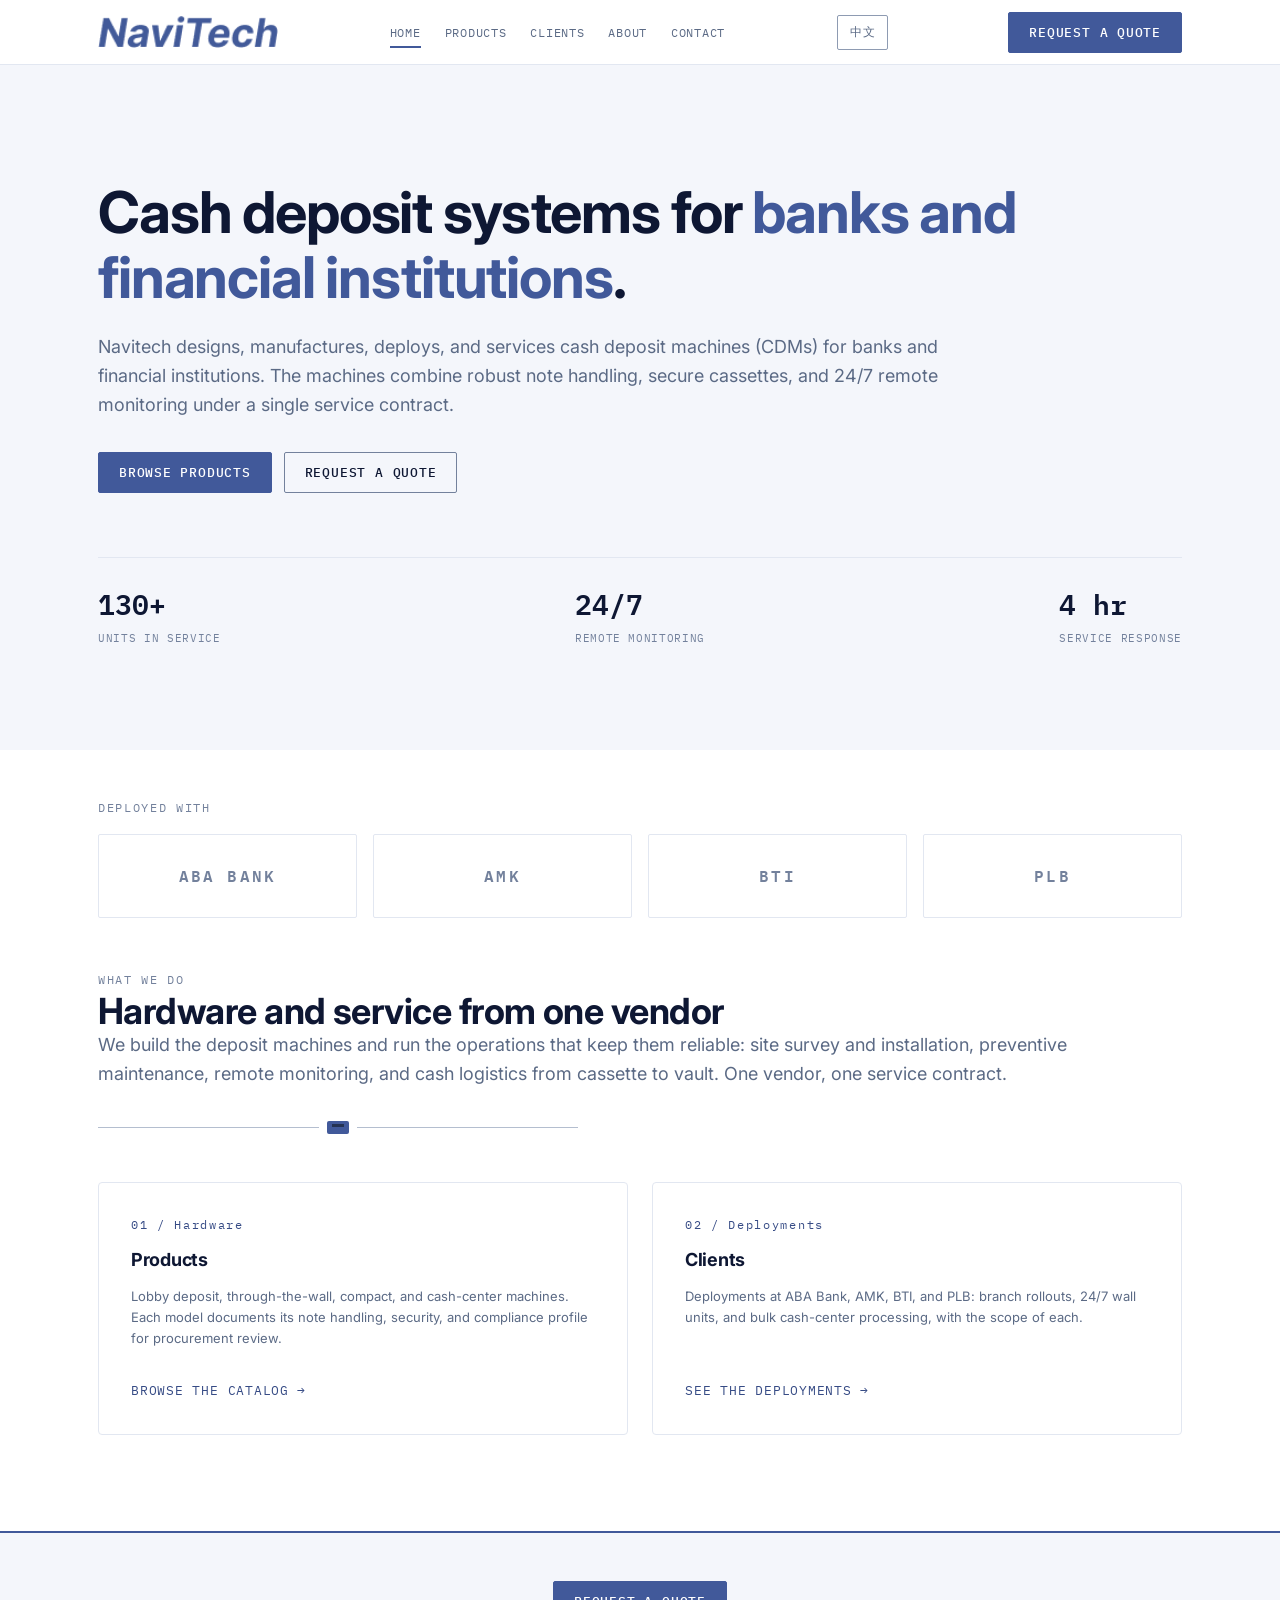
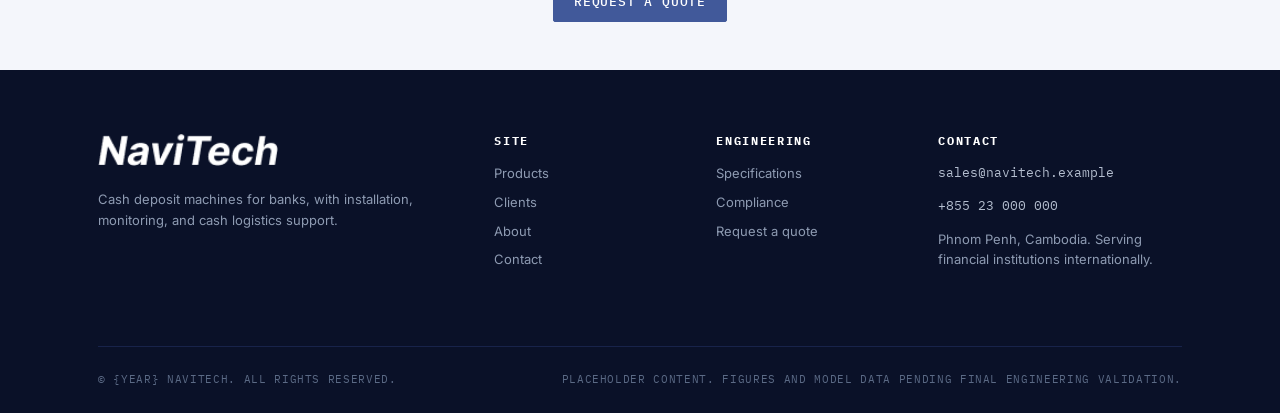
==== index.html @ ec9fa7bf "minimal working version" ====
<!doctype html>
<html lang="en">
<head>
  <meta charset="utf-8">
  <meta name="viewport" content="width=device-width, initial-scale=1">
  <title>Navitech | Cash Deposit Systems for Banks</title>
  <meta name="description" content="Navitech designs, manufactures, deploys, and services cash deposit machines for banks and financial institutions.">
  <link rel="icon" href="assets/img/favicon.svg" type="image/svg+xml">
  <link rel="preconnect" href="https://fonts.googleapis.com">
  <link rel="preconnect" href="https://fonts.gstatic.com" crossorigin>
  <link href="https://fonts.googleapis.com/css2?family=IBM+Plex+Mono:wght@400;500;600&family=Inter:wght@400;500;600;700&display=swap" rel="stylesheet">
  <link rel="stylesheet" href="assets/css/tokens.css">
  <link rel="stylesheet" href="assets/css/base.css">
  <link rel="stylesheet" href="assets/css/components.css">
</head>
<body data-page="home">
  <header id="site-nav"></header>

  <main>
    <!-- Hero -->
    <section class="hero">
      <div class="container hero__inner">
        <!-- <div class="hero__kicker">
          <span class="led led--on"></span>
          <span class="kicker" data-i18n="home.hero.kicker">Hardware and field operations, one vendor</span>
        </div> -->
        <h1 data-i18n-html="home.hero.h1">Cash deposit systems for <span class="accent">banks and financial institutions</span></h1>
        <p class="hero__lede" data-i18n="home.hero.lede">
          Robust note handling, secure cassettes, and
          24/7 remote monitoring under a single service contract
        </p>
        <div class="hero__cta">
          <a class="btn btn--primary" href="products.html" data-i18n="home.hero.cta1">Browse products</a>
          <a class="btn btn--ghost-light" href="contact.html" data-i18n="home.hero.cta2">Request a quote</a>
        </div>
        <div class="hero__footer">
          <div class="hero__stat">
            <span class="hero__stat-num">130+</span>
            <span class="hero__stat-label" data-i18n="home.stat.units">Units in service</span>
          </div>
          <div class="hero__stat">
            <span class="hero__stat-num">24/7</span>
            <span class="hero__stat-label" data-i18n="home.stat.monitor">Remote monitoring</span>
          </div>
          <div class="hero__stat">
            <span class="hero__stat-num">4 hr</span>
            <span class="hero__stat-label" data-i18n="home.stat.response">Service response</span>
          </div>
        </div>
      </div>
    </section>

    <!-- Trust signals: client wordmarks (white surface) -->
    <section class="section section--paper" style="padding-top: var(--space-7); padding-bottom: var(--space-7);">
      <div class="container">
        <p class="kicker mb-4" data-i18n="home.trust.kicker">Deployed with</p>
        <div class="logo-wall" data-logo-wall></div>
      </div>
    </section>

    <!-- What we do -->
    <section class="section section--paper" style="padding-top:0;">
      <div class="container">
        <div class="section__head">
          <span class="kicker" data-i18n="home.what.kicker">What we do</span>
          <h2 data-i18n="home.what.h2">Hardware and service from one vendor</h2>
          <p data-i18n="home.what.p">
            We build the deposit machines and run the operations that keep them reliable: site survey
            and installation, preventive maintenance, remote monitoring, and cash logistics from cassette
            to vault. One vendor, one service contract.
          </p>
          <div class="rail" role="presentation" aria-hidden="true">
            <span class="rail__track"></span>
            <span class="rail__node"></span>
            <span class="rail__track"></span>
          </div>
        </div>
        <div class="trio">
          <a class="trio__card" href="products.html">
            <span class="trio__index" data-i18n="home.trio1.index">01 / Hardware</span>
            <h3 data-i18n="home.trio1.title">Products</h3>
            <p data-i18n="home.trio1.p">Lobby deposit, through-the-wall, compact, and cash-center machines. Each model documents its note handling, security, and compliance profile for procurement review.</p>
            <span class="trio__more" data-i18n="home.trio1.more">Browse the catalog</span>
          </a>
          <a class="trio__card" href="clients.html">
            <span class="trio__index" data-i18n="home.trio2.index">02 / Deployments</span>
            <h3 data-i18n="home.trio2.title">Clients</h3>
            <p data-i18n="home.trio2.p">Deployments at ABA Bank, AMK, BTI, and PLB: branch rollouts, 24/7 wall units, and bulk cash-center processing, with the scope of each.</p>
            <span class="trio__more" data-i18n="home.trio2.more">See the deployments</span>
          </a>
        </div>
      </div>
    </section>

    <!-- CTA -->
    <section class="cta-band">
      <div class="container section" style="padding-block: var(--space-7);">
        <div class="cta-band__inner">
          <a class="btn btn--primary" href="contact.html" data-i18n="home.cta.btn">Request a quote</a>
        </div>
      </div>
    </section>
  </main>

  <footer id="site-footer"></footer>

  <script src="assets/js/products-data.js"></script>
  <script src="assets/js/i18n.js"></script>
  <script src="assets/js/main.js"></script>
  <script src="assets/js/logos.js"></script>
  <script>
    I18N.init();
  </script>
</body>
</html>
---- assets/css/tokens.css ----
/* ============================================================
   NAVITECH · DESIGN TOKENS
   Dark-blue + white industrial palette, white-dominant.
   Navy structural surfaces, blue accent ink, cool white paper.
   ============================================================ */

:root {
  /* ---- Navy surfaces (dark blues) ---- */
  --vault-950: #0A1128;
  --vault-900: #0E1733;
  --vault-850: #131D3E;
  --vault-800: #18234A;
  --vault-750: #1E2A57;
  --vault-700: #25315F;

  /* ---- Blue accent ink (primary accent) ---- */
  --blue-700: #2E3F75;
  --blue-600: #364B85;
  --blue-500: #41599A;
  --blue-400: #6478B0;
  --blue-300: #8E9DC9;

  /* ---- Steel neutrals (structure, rules, muted text) ---- */
  --steel-700: #45536B;
  --steel-600: #5B6A85;
  --steel-500: #73819C;
  --steel-400: #8E9BB2;
  --steel-300: #B4BECF;
  --steel-200: #D2D9E4;
  --steel-100: #E8ECF2;

  /* ---- Paper (white-dominant surfaces) ---- */
  --paper-100: #FFFFFF;
  --paper-200: #F4F6FB;
  --paper-300: #E2E7F1;

  /* ---- Safety amber (attention/status only) ---- */
  --amber-600: #8F5A15;
  --amber-500: #AD741E;
  --amber-400: #D19834;

  /* ---- Operational status ---- */
  --status-on: #2E9E76;
  --status-alert: #C2562E;

  /* ---- Type ---- */
  --font-sans: "Inter", "Helvetica Neue", Arial, system-ui, sans-serif;
  --font-mono: "IBM Plex Mono", ui-monospace, SFMono-Regular, Menlo, monospace;

  /* ---- Scale (industrial, compact) ---- */
  --text-xs: 0.75rem;    /* 12 */
  --text-sm: 0.8125rem;  /* 13 */
  --text-base: 1rem;     /* 16 */
  --text-lg: 1.125rem;   /* 18 */
  --text-xl: 1.375rem;   /* 22 */
  --text-2xl: 1.75rem;   /* 28 */
  --text-3xl: 2.25rem;   /* 36 */
  --text-4xl: clamp(2.5rem, 5vw, 3.75rem); /* 40–60 */

  --leading-tight: 1.12;
  --leading-snug: 1.35;
  --leading-normal: 1.6;

  --tracking-tight: -0.015em;
  --tracking-wider: 0.06em;
  --tracking-widest: 0.14em;

  --space-1: 4px;
  --space-2: 8px;
  --space-3: 12px;
  --space-4: 16px;
  --space-5: 24px;
  --space-6: 32px;
  --space-7: 48px;
  --space-8: 64px;
  --space-9: 96px;

  /* ---- Geometry ---- */
  --radius-sm: 2px;
  --radius-md: 4px;
  --border-w: 1px;
  --border-w-strong: 2px;

  /* ---- Layout ---- */
  --container: 1180px;
  --container-wide: 1320px;
  --gutter: clamp(20px, 4vw, 48px);
  --nav-h: 64px;

  /* ---- Elevation ---- */
  --shadow-1: 0 1px 2px rgba(10, 14, 24, 0.18);
  --shadow-2: 0 6px 20px rgba(10, 14, 24, 0.22);
  --shadow-3: 0 14px 44px rgba(10, 14, 24, 0.3);

  /* ---- Motion (restrained) ---- */
  --ease: cubic-bezier(0.22, 1, 0.36, 1);
  --dur-fast: 150ms;
  --dur-base: 260ms;
}
---- assets/css/base.css ----
/* ============================================================
   NAVITECH · BASE
   Reset, typography defaults, focus states, shared utilities.
   ============================================================ */

*,
*::before,
*::after {
  box-sizing: border-box;
}

html {
  -webkit-text-size-adjust: 100%;
  scroll-behavior: smooth;
}

body {
  margin: 0;
  font-family: var(--font-sans);
  font-size: var(--text-base);
  line-height: var(--leading-normal);
  color: var(--vault-900);
  background-color: var(--paper-100);
  -webkit-font-smoothing: antialiased;
  text-rendering: optimizeLegibility;
}

img,
svg {
  display: block;
  max-width: 100%;
}

h1, h2, h3, h4 {
  margin: 0;
  line-height: var(--leading-tight);
  font-weight: 700;
  letter-spacing: var(--tracking-tight);
  color: var(--vault-900);
}

h1 {
  font-size: var(--text-4xl);
  font-weight: 700;
}

h2 {
  font-size: var(--text-3xl);
}

h3 {
  font-size: var(--text-xl);
}

h4 {
  font-size: var(--text-lg);
}

p {
  margin: 0 0 var(--space-4);
}

p:last-child {
  margin-bottom: 0;
}

a {
  color: var(--blue-600);
  text-underline-offset: 3px;
  text-decoration-thickness: 1px;
}

a:hover {
  color: var(--blue-500);
}

ul, ol {
  margin: 0;
  padding: 0;
  list-style: none;
}

small {
  font-size: var(--text-xs);
}

/* ---- Focus (visible, keyboard) ---- */
:focus-visible {
  outline: var(--border-w-strong) solid var(--blue-400);
  outline-offset: 2px;
  border-radius: var(--radius-sm);
}

/* ---- Mono / technical labels ---- */
.kicker {
  font-family: var(--font-mono);
  font-size: var(--text-xs);
  letter-spacing: var(--tracking-widest);
  text-transform: uppercase;
  color: var(--steel-500);
}

/* ---- LED status dot (square, industrial, not a pill) ---- */
.led {
  display: inline-block;
  width: 8px;
  height: 8px;
  background: var(--status-on);
  box-shadow: 0 0 0 1px rgba(15, 20, 26, 0.4);
}
.led--on   { background: var(--status-on); }
.led--amber{ background: var(--amber-400); }
.led--off  { background: var(--steel-500); }

/* ---- Containers ---- */
.container {
  width: 100%;
  max-width: var(--container);
  margin-inline: auto;
  padding-inline: var(--gutter);
}

.container--wide {
  max-width: var(--container-wide);
}

/* ---- Sections ---- */
.section {
  padding-block: var(--space-8) var(--space-9);
}

.section--dark {
  background: var(--paper-200);
  color: var(--steel-600);
}

.section--dark h1,
.section--dark h2,
.section--dark h3,
.section--dark h4 {
  color: var(--vault-900);
}

.section--dark .kicker {
  color: var(--steel-500);
}

.section--paper {
  background: var(--paper-100);
}

.section--muted {
  background: var(--paper-200);
}

.section__head {
  margin-bottom: var(--space-7);
}

.section__head p {
  font-size: var(--text-lg);
  color: var(--steel-600);
}

.section--dark .section__head p {
  color: var(--steel-600);
}

/* ---- Components used on the light "dark" sections inherit the
   white-canvas text colors directly. ---- */
.section--dark .check-list__item {
  color: var(--vault-900);
}

.section--dark .service__point h4 {
  color: var(--vault-900);
}

.section--dark .service__point p {
  color: var(--steel-600);
}

.section--dark .spec-table th {
  color: var(--steel-500);
}

.section--dark .spec-table td {
  color: var(--vault-900);
}

.section--dark .spec-table th,
.section--dark .spec-table td {
  border-bottom-color: var(--paper-300);
}

/* ---- Signature element: cassette guide rail ----
   A horizontal track with a cassette node, drawn from
   note-cassette mechanics. Use as section divider. */
.rail {
  display: flex;
  align-items: center;
  gap: var(--space-2);
  width: 100%;
  max-width: 480px;
  margin-block: var(--space-6);
}

.rail__track {
  flex: 1;
  height: var(--border-w);
  background: var(--steel-300);
}

.section--dark .rail__track {
  background: var(--steel-300);
}

.rail__node {
  position: relative;
  flex: 0 0 auto;
  width: 22px;
  height: 13px;
  border-radius: var(--radius-sm);
  background: var(--blue-500);
}

.rail__node::after {
  content: "";
  position: absolute;
  inset: 3px 5px;
  height: 3px;
  background: rgba(15, 20, 26, 0.55);
}

/* ---- Buttons ---- */
.btn {
  display: inline-flex;
  align-items: center;
  gap: var(--space-2);
  font-family: var(--font-mono);
  font-size: var(--text-sm);
  font-weight: 500;
  letter-spacing: var(--tracking-wider);
  text-transform: uppercase;
  text-decoration: none;
  line-height: 1;
  padding: 13px 20px;
  border-radius: var(--radius-sm);
  border: var(--border-w) solid transparent;
  cursor: pointer;
  transition: background-color var(--dur-fast) var(--ease),
              border-color var(--dur-fast) var(--ease),
              color var(--dur-fast) var(--ease);
}

.btn--primary {
  background: var(--blue-500);
  color: #FFFFFF;
  border-color: var(--blue-500);
}

.btn--primary:hover {
  background: var(--blue-400);
  border-color: var(--blue-400);
  color: #FFFFFF;
}

.btn--ghost-dark {
  background: transparent;
  color: var(--paper-100);
  border-color: var(--steel-500);
}

.btn--ghost-dark:hover {
  border-color: var(--paper-100);
  color: var(--paper-100);
}

.btn--ghost-light {
  background: transparent;
  color: var(--vault-900);
  border-color: var(--steel-500);
}

.btn--ghost-light:hover {
  border-color: var(--vault-900);
  color: var(--vault-900);
}

.btn--block {
  width: 100%;
  justify-content: center;
}

/* ---- Placeholder flag (amber tag for pending real data) ---- */
.flag {
  display: inline-flex;
  align-items: center;
  gap: 6px;
  font-family: var(--font-mono);
  font-size: 0.6875rem;
  letter-spacing: var(--tracking-widest);
  text-transform: uppercase;
  color: var(--amber-500);
  border: var(--border-w) solid var(--amber-500);
  padding: 3px 8px;
  border-radius: var(--radius-sm);
  white-space: nowrap;
}

.flag--dark {
  color: var(--amber-400);
  border-color: var(--amber-400);
}

/* ---- Tables (spec sheets) ---- */
.table-scroll {
  overflow-x: auto;
}

.spec-table {
  width: 100%;
  border-collapse: collapse;
  font-size: var(--text-sm);
}

.spec-table th,
.spec-table td {
  text-align: left;
  padding: var(--space-3) var(--space-4);
  border-bottom: var(--border-w) solid var(--paper-300);
  vertical-align: top;
}

.spec-table th {
  font-family: var(--font-mono);
  font-size: var(--text-xs);
  letter-spacing: var(--tracking-wider);
  text-transform: uppercase;
  color: var(--steel-500);
  width: 32%;
}

.spec-table td {
  color: var(--vault-900);
}

.spec-table tr:last-child th,
.spec-table tr:last-child td {
  border-bottom: none;
}

.spec-table .spec-table__num {
  font-family: var(--font-mono);
}

/* ---- Utility ---- */
.text-mono { font-family: var(--font-mono); }
.text-steel { color: var(--steel-500); }
.text-blue { color: var(--blue-600); }
.mt-0 { margin-top: 0; }
.mb-0 { margin-bottom: 0; }
.mb-1 { margin-bottom: var(--space-1); }
.mb-2 { margin-bottom: var(--space-2); }
.mb-3 { margin-bottom: var(--space-3); }
.mb-4 { margin-bottom: var(--space-4); }
.mb-5 { margin-bottom: var(--space-5); }
.mb-6 { margin-bottom: var(--space-6); }

@media (prefers-reduced-motion: reduce) {
  html { scroll-behavior: auto; }
  *, *::before, *::after {
    animation-duration: 0.01ms !important;
    transition-duration: 0.01ms !important;
  }
}
---- assets/css/components.css ----
/* ============================================================
   NAVITECH · COMPONENTS
   Nav, hero, cards, footer, forms, page bits.
   ============================================================ */

/* ---- Nav ---- */
.nav {
  position: sticky;
  top: 0;
  z-index: 50;
  background: var(--paper-100);
  border-bottom: var(--border-w) solid var(--paper-300);
  transition: box-shadow var(--dur-base) var(--ease);
}

.nav--scrolled {
  box-shadow: var(--shadow-2);
}

.nav__inner {
  display: flex;
  align-items: center;
  justify-content: space-between;
  gap: var(--space-5);
  height: var(--nav-h);
}

.brand {
  display: inline-flex;
  align-items: center;
  gap: var(--space-3);
  text-decoration: none;
  color: var(--vault-900);
  flex: 0 0 auto;
}

.brand__glyph {
  width: 30px;
  height: 30px;
  border-radius: var(--radius-sm);
  background: var(--blue-500);
  position: relative;
}

.brand__logo {
  height: 32px;
  width: auto;
  display: block;
}

/* The uploaded logo is dark artwork on transparent. Make it white
   where it sits on the dark footer band. */
.footer .brand__logo {
  filter: brightness(0) invert(1);
}

.brand__glyph::after {
  content: "";
  position: absolute;
  inset: 9px 5px;
  height: 4px;
  background: rgba(15, 20, 26, 0.6);
}

.brand__text {
  display: flex;
  flex-direction: column;
  line-height: 1;
}

.brand__name {
  font-family: var(--font-mono);
  font-weight: 600;
  font-size: 1.0625rem;
  letter-spacing: var(--tracking-widest);
  color: var(--vault-900);
}

.brand__sub {
  font-family: var(--font-mono);
  font-size: 0.625rem;
  letter-spacing: var(--tracking-wider);
  text-transform: uppercase;
  color: var(--steel-500);
  margin-top: 4px;
}

.nav__links {
  display: flex;
  align-items: center;
  gap: var(--space-5);
  margin: 0;
}

.nav__link {
  font-family: var(--font-mono);
  font-size: var(--text-xs);
  letter-spacing: var(--tracking-wider);
  text-transform: uppercase;
  color: var(--steel-600);
  text-decoration: none;
  padding: var(--space-2) 0;
  position: relative;
  white-space: nowrap;
}

.nav__link::after {
  content: "";
  position: absolute;
  left: 0;
  right: 0;
  bottom: 0;
  height: var(--border-w-strong);
  background: var(--blue-500);
  transform: scaleX(0);
  transform-origin: left;
  transition: transform var(--dur-base) var(--ease);
}

.nav__link:hover {
  color: var(--vault-900);
}

.nav__link[aria-current="page"]::after,
.nav__link:hover::after {
  transform: scaleX(1);
}

.nav__cta {
  margin-left: var(--space-2);
}

/* ---- Language toggle ---- */
.lang-btn {
  font-family: var(--font-mono);
  font-size: var(--text-xs);
  letter-spacing: var(--tracking-wider);
  color: var(--steel-600);
  background: transparent;
  border: var(--border-w) solid var(--steel-400);
  border-radius: var(--radius-sm);
  padding: 8px 12px;
  cursor: pointer;
  transition: color var(--dur-fast) var(--ease),
              border-color var(--dur-fast) var(--ease);
}

.lang-btn:hover {
  color: var(--blue-600);
  border-color: var(--blue-500);
}

.nav__toggle {
  display: none;
  background: transparent;
  border: var(--border-w) solid var(--steel-400);
  color: var(--vault-900);
  font-family: var(--font-mono);
  font-size: var(--text-xs);
  letter-spacing: var(--tracking-wider);
  text-transform: uppercase;
  padding: 10px 12px;
  border-radius: var(--radius-sm);
  cursor: pointer;
}

/* ---- Hero (home) ---- */
.hero {
  background: var(--paper-200);
  color: var(--steel-600);
  position: relative;
  overflow: hidden;
}

.hero__inner {
  padding-block: clamp(64px, 9vw, 120px) clamp(56px, 8vw, 104px);
}

.hero__kicker {
  display: flex;
  align-items: center;
  gap: var(--space-3);
  margin-bottom: var(--space-5);
}

.hero h1 {
  color: var(--vault-900);
  font-size: clamp(2.1rem, 5.4vw, 3.6rem);
  letter-spacing: -0.02em;
}

.hero h1 .accent {
  color: var(--blue-500);
}

.hero__lede {
  max-width: 900px;
  font-size: var(--text-lg);
  color: var(--steel-600);
  margin-top: var(--space-5);
  margin-bottom: var(--space-6);
}

.hero__cta {
  display: flex;
  flex-wrap: wrap;
  gap: var(--space-3);
}

.hero__footer {
  display: flex;
  align-items: center;
  justify-content: space-between;
  gap: var(--space-5);
  flex-wrap: wrap;
  margin-top: var(--space-8);
  padding-top: var(--space-5);
  border-top: var(--border-w) solid var(--paper-300);
}

.hero__stat {
  display: flex;
  flex-direction: column;
  gap: var(--space-1);
}

.hero__stat-num {
  font-family: var(--font-mono);
  font-size: var(--text-2xl);
  font-weight: 600;
  color: var(--vault-900);
}

.hero__stat-label {
  font-family: var(--font-mono);
  font-size: 0.6875rem;
  letter-spacing: var(--tracking-wider);
  text-transform: uppercase;
  color: var(--steel-500);
}

/* ---- Client wordmark grid ---- */
.logo-wall {
  display: grid;
  grid-template-columns: repeat(auto-fit, minmax(200px, 1fr));
  gap: var(--space-4);
}

.logo-wall__item {
  display: flex;
  align-items: center;
  justify-content: center;
  min-height: 84px;
  border: var(--border-w) solid var(--paper-300);
  border-radius: var(--radius-sm);
  padding: var(--space-4);
  color: var(--steel-500);
  font-family: var(--font-mono);
  font-weight: 600;
  letter-spacing: var(--tracking-widest);
  text-transform: uppercase;
  text-decoration: none;
  font-size: var(--text-base);
  transition: color var(--dur-fast) var(--ease),
              border-color var(--dur-fast) var(--ease);
}

.logo-wall__item:hover {
  color: var(--blue-600);
  border-color: var(--blue-500);
}

.logo-wall__item img {
  max-height: 44px;
  width: auto;
  filter: grayscale(1);
  opacity: 0.85;
  transition: filter var(--dur-fast) var(--ease),
              opacity var(--dur-fast) var(--ease);
}

.logo-wall__item:hover img {
  filter: grayscale(0);
  opacity: 1;
}

/* ---- Feature trio (home "what we do") ---- */
.trio {
  display: grid;
  grid-template-columns: repeat(auto-fit, minmax(260px, 1fr));
  gap: var(--space-5);
}

.trio__card {
  border: var(--border-w) solid var(--paper-300);
  border-radius: var(--radius-md);
  background: var(--paper-100);
  padding: var(--space-6);
  display: flex;
  flex-direction: column;
  gap: var(--space-4);
  text-decoration: none;
  color: inherit;
  transition: transform var(--dur-base) var(--ease),
              border-color var(--dur-base) var(--ease);
}

.trio__card:hover {
  transform: translateY(-3px);
  border-color: var(--blue-400);
}

.trio__card h3 {
  font-size: var(--text-lg);
}

.trio__card p {
  font-size: var(--text-sm);
  color: var(--steel-600);
  flex: 1;
}

.trio__index {
  font-family: var(--font-mono);
  font-size: var(--text-xs);
  color: var(--blue-600);
  letter-spacing: var(--tracking-widest);
}

.trio__more {
  font-family: var(--font-mono);
  font-size: var(--text-sm);
  letter-spacing: var(--tracking-wider);
  text-transform: uppercase;
  color: var(--blue-600);
  display: inline-flex;
  align-items: center;
  gap: var(--space-2);
}

.trio__more::after {
  content: "→";
  transition: transform var(--dur-fast) var(--ease);
}

.trio__card:hover .trio__more::after {
  transform: translateX(3px);
}

/* ---- Product cards ---- */
.product-grid {
  display: grid;
  grid-template-columns: repeat(auto-fill, minmax(300px, 1fr));
  gap: var(--space-5);
}

.product-card {
  display: flex;
  flex-direction: column;
  background: var(--paper-100);
  border: var(--border-w) solid var(--paper-300);
  border-radius: var(--radius-md);
  overflow: hidden;
  text-decoration: none;
  color: inherit;
  transition: border-color var(--dur-base) var(--ease),
              transform var(--dur-base) var(--ease),
              box-shadow var(--dur-base) var(--ease);
}

.product-card:hover {
  border-color: var(--blue-500);
  transform: translateY(-3px);
  box-shadow: var(--shadow-2);
}

.product-card.is-hidden {
  display: none;
}

.product-card__visual {
  aspect-ratio: 16 / 9;
  background: var(--paper-200);
  display: flex;
  align-items: center;
  justify-content: center;
  padding: var(--space-5);
  border-bottom: var(--border-w) solid var(--paper-300);
}

.product-card__visual img {
  width: 100%;
  height: 100%;
  object-fit: cover;
}

.product-card__body {
  padding: var(--space-5);
  display: flex;
  flex-direction: column;
  gap: var(--space-3);
  flex: 1;
}

.product-card__head {
  display: flex;
  align-items: flex-start;
  justify-content: space-between;
  gap: var(--space-3);
}

.product-card__name {
  font-family: var(--font-mono);
  font-size: var(--text-lg);
  font-weight: 600;
  color: var(--vault-900);
  letter-spacing: 0.01em;
}

.product-card__type {
  font-family: var(--font-mono);
  font-size: 0.6875rem;
  letter-spacing: var(--tracking-wider);
  text-transform: uppercase;
  color: var(--blue-600);
  border: var(--border-w) solid var(--steel-300);
  background: var(--paper-200);
  padding: 3px 8px;
  border-radius: var(--radius-sm);
  white-space: nowrap;
}

.product-card__tagline {
  font-size: var(--text-sm);
  color: var(--steel-600);
}

.product-card__specs {
  display: grid;
  grid-template-columns: repeat(3, 1fr);
  gap: var(--space-2);
  border-top: var(--border-w) solid var(--paper-300);
  padding-top: var(--space-3);
  margin-top: auto;
}

.product-card__spec {
  display: flex;
  flex-direction: column;
  gap: 2px;
}

.product-card__spec-label {
  font-family: var(--font-mono);
  font-size: 0.625rem;
  letter-spacing: var(--tracking-wider);
  text-transform: uppercase;
  color: var(--steel-500);
}

.product-card__spec-value {
  font-family: var(--font-mono);
  font-size: var(--text-sm);
  color: var(--vault-900);
}

/* ---- Filter tabs ---- */
.filters {
  display: flex;
  flex-wrap: wrap;
  gap: var(--space-2);
  margin-bottom: var(--space-6);
}

.filter-btn {
  font-family: var(--font-mono);
  font-size: var(--text-xs);
  letter-spacing: var(--tracking-wider);
  text-transform: uppercase;
  color: var(--steel-600);
  background: var(--paper-100);
  border: var(--border-w) solid var(--steel-400);
  border-radius: var(--radius-sm);
  padding: 9px 14px;
  cursor: pointer;
  transition: color var(--dur-fast) var(--ease),
              background-color var(--dur-fast) var(--ease),
              border-color var(--dur-fast) var(--ease);
}

.filter-btn:hover {
  border-color: var(--blue-500);
  color: var(--blue-600);
}

.filter-btn[aria-pressed="true"] {
  background: var(--blue-500);
  border-color: var(--blue-500);
  color: #FFFFFF;
}

/* ---- Client deployment blocks ---- */
.deployment-list {
  display: grid;
  grid-template-columns: repeat(auto-fit, minmax(320px, 1fr));
  gap: var(--space-5);
}

.deployment {
  background: var(--paper-100);
  border: var(--border-w) solid var(--paper-300);
  border-radius: var(--radius-md);
  padding: var(--space-6);
  display: flex;
  flex-direction: column;
  gap: var(--space-4);
}

.deployment__head {
  display: flex;
  align-items: center;
  justify-content: space-between;
  gap: var(--space-3);
  flex-wrap: wrap;
}

.deployment__logo {
  font-family: var(--font-mono);
  font-size: var(--text-xl);
  font-weight: 600;
  color: var(--vault-900);
  letter-spacing: var(--tracking-widest);
}

.deployment__logo-img {
  max-height: 36px;
  width: auto;
  filter: grayscale(1);
  opacity: 0.9;
}

.deployment__country {
  font-family: var(--font-mono);
  font-size: 0.6875rem;
  letter-spacing: var(--tracking-wider);
  text-transform: uppercase;
  color: var(--steel-500);
  border: var(--border-w) solid var(--steel-300);
  border-radius: var(--radius-sm);
  padding: 3px 8px;
}

.founders__brands {
  display: flex;
  flex-wrap: wrap;
  gap: var(--space-2);
  margin-top: var(--space-5);
}

.deployment__desc {
  font-size: var(--text-sm);
  color: var(--steel-600);
}

.deployment__meta {
  display: grid;
  grid-template-columns: repeat(3, 1fr);
  gap: var(--space-2);
  border-top: var(--border-w) solid var(--paper-300);
  padding-top: var(--space-3);
}

.deployment__meta-label {
  font-family: var(--font-mono);
  font-size: 0.625rem;
  letter-spacing: var(--tracking-wider);
  text-transform: uppercase;
  color: var(--steel-500);
}

.deployment__meta-value {
  font-family: var(--font-mono);
  font-size: var(--text-sm);
  color: var(--vault-900);
}

/* ---- Client coverage map ---- */
.coverage-map {
  background: var(--vault-950);
  border: var(--border-w) solid var(--vault-800);
  border-radius: var(--radius-md);
  padding: var(--space-6);
}

.coverage-map svg {
  width: 100%;
  height: auto;
  display: block;
}

.coverage-map__grid line {
  stroke: var(--vault-750);
  stroke-opacity: 0.5;
}

.coverage-map__land {
  fill: var(--vault-800);
  stroke: var(--blue-400);
  stroke-width: 1.5;
}

.coverage-map__place-label {
  font-family: var(--font-mono);
  font-size: 11px;
  letter-spacing: 2px;
  fill: var(--steel-500);
}

.coverage-map__marker {
  fill: var(--amber-400);
}

.coverage-map__marker-label {
  font-family: var(--font-mono);
  font-size: 10px;
  letter-spacing: 1px;
  fill: var(--steel-300);
}

.coverage-map__legend {
  display: flex;
  align-items: center;
  gap: var(--space-3);
  font-family: var(--font-mono);
  font-size: 0.6875rem;
  letter-spacing: var(--tracking-wider);
  text-transform: uppercase;
  color: var(--steel-500);
  margin: var(--space-5) 0 0;
}

.coverage-map__legend .led {
  margin-top: 0;
}

/* ---- Company timeline ---- */
.timeline {
  position: relative;
  display: grid;
  gap: var(--space-7);
  max-width: 760px;
}

.timeline::before {
  content: "";
  position: absolute;
  left: 8px;
  top: 4px;
  bottom: 4px;
  width: var(--border-w);
  background: var(--steel-300);
}

.timeline__item {
  position: relative;
  display: grid;
  grid-template-columns: 17px 1fr;
  gap: var(--space-5);
  align-items: start;
}

.timeline__node {
  position: relative;
  top: 5px;
  width: 17px;
  height: 17px;
  background: var(--blue-500);
  border-radius: var(--radius-sm);
  z-index: 1;
}

.timeline__node::after {
  content: "";
  position: absolute;
  inset: 5px;
  background: var(--paper-100);
}

.timeline__phase {
  font-family: var(--font-mono);
  font-size: var(--text-xs);
  letter-spacing: var(--tracking-widest);
  color: var(--blue-600);
}

.timeline__body h3 {
  margin: var(--space-1) 0 var(--space-2);
}

.timeline__body p {
  font-size: var(--text-sm);
  color: var(--steel-600);
  margin-bottom: 0;
}

/* ---- CTA band ---- */
.cta-band {
  background: var(--paper-200);
  color: var(--steel-600);
  border-top: var(--border-w-strong) solid var(--blue-500);
}

.cta-band h2 {
  color: var(--vault-900);
}

.cta-band__inner {
  display: flex;
  align-items: center;
  justify-content: center;
  gap: var(--space-6);
  flex-wrap: wrap;
}

.cta-band .btn--primary {
  background: var(--blue-500);
  color: #FFFFFF;
  border-color: var(--blue-500);
}

.cta-band .btn--primary:hover {
  background: var(--blue-400);
  border-color: var(--blue-400);
}

/* ---- Forms ---- */
.form {
  display: grid;
  grid-template-columns: repeat(2, 1fr);
  gap: var(--space-4);
}

.form-field {
  display: flex;
  flex-direction: column;
  gap: 6px;
}

.form-field--full {
  grid-column: 1 / -1;
}

.form-field label {
  font-family: var(--font-mono);
  font-size: var(--text-xs);
  letter-spacing: var(--tracking-wider);
  text-transform: uppercase;
  color: var(--steel-600);
}

.form-field input,
.form-field select,
.form-field textarea {
  font-family: var(--font-sans);
  font-size: var(--text-base);
  color: var(--vault-900);
  background: var(--paper-100);
  border: var(--border-w) solid var(--steel-400);
  border-radius: var(--radius-sm);
  padding: 11px 12px;
  transition: border-color var(--dur-fast) var(--ease);
}

.form-field textarea {
  resize: vertical;
  min-height: 120px;
}

.form-field input:focus,
.form-field select:focus,
.form-field textarea:focus {
  outline: none;
  border-color: var(--blue-500);
}

.form-note {
  font-family: var(--font-mono);
  font-size: var(--text-xs);
  color: var(--steel-500);
  letter-spacing: var(--tracking-wider);
}

.form-field__error {
  font-family: var(--font-mono);
  font-size: 0.6875rem;
  letter-spacing: var(--tracking-wider);
  text-transform: uppercase;
  color: var(--status-alert);
  min-height: 1em;
}

.form-field input[aria-invalid="true"],
.form-field select[aria-invalid="true"],
.form-field textarea[aria-invalid="true"] {
  border-color: var(--status-alert);
}

.form-success {
  display: none;
  border: var(--border-w) solid var(--blue-500);
  background: rgba(29, 73, 184, 0.08);
  color: var(--blue-700);
  padding: var(--space-5);
  border-radius: var(--radius-md);
  font-size: var(--text-sm);
}

.form-success.is-visible {
  display: block;
}

/* ---- Page hero (inner pages) ---- */
.page-hero {
  background: var(--paper-200);
  color: var(--steel-600);
}

.page-hero__inner {
  padding-block: clamp(40px, 6vw, 72px) clamp(32px, 5vw, 56px);
}

.page-hero h1 {
  color: var(--vault-900);
  font-size: clamp(1.9rem, 4vw, 2.9rem);
}

.page-hero .lede {
  max-width: 900px;
  font-size: var(--text-lg);
  color: var(--steel-600);
  margin-top: var(--space-4);
}

.breadcrumb {
  display: flex;
  align-items: center;
  gap: var(--space-2);
  font-family: var(--font-mono);
  font-size: var(--text-xs);
  letter-spacing: var(--tracking-wider);
  text-transform: uppercase;
  color: var(--steel-500);
  margin-bottom: var(--space-5);
  flex-wrap: wrap;
}

.breadcrumb a {
  color: var(--steel-500);
  text-decoration: none;
}

.breadcrumb a:hover {
  color: var(--vault-900);
}

.breadcrumb__sep {
  color: var(--steel-600);
}

/* ---- Product detail layout ---- */
.product-detail {
  display: grid;
  grid-template-columns: 5fr 7fr;
  gap: var(--space-7);
  align-items: start;
}

.product-detail--contact {
  grid-template-columns: 3fr 2fr;
}

.product-detail__info {
  min-width: 0;
}

.spec-section {
  margin-bottom: var(--space-6);
}

.spec-section h3 {
  font-size: var(--text-base);
  margin-bottom: var(--space-3);
  padding-bottom: var(--space-2);
  border-bottom: var(--border-w) solid var(--paper-300);
}

.detail-facts {
  display: grid;
  grid-template-columns: repeat(auto-fit, minmax(120px, 1fr));
  gap: var(--space-3);
  border: var(--border-w) solid var(--paper-300);
  border-radius: var(--radius-md);
  background: var(--paper-100);
  padding: var(--space-4);
}

.detail-facts .product-card__spec-label {
  color: var(--steel-500);
}

.detail-facts .product-card__spec-value {
  color: var(--vault-900);
}

.product-detail__visual {
  background: var(--paper-200);
  border: var(--border-w) solid var(--paper-300);
  border-radius: var(--radius-md);
  padding: var(--space-6);
  aspect-ratio: 1 / 1;
  display: flex;
  align-items: center;
  justify-content: center;
  position: sticky;
  top: calc(var(--nav-h) + 16px);
}

.product-detail__visual img {
  width: 100%;
  height: 100%;
  object-fit: contain;
}

/* Reserved block for the later interactive dimension-check feature.
   Currently static: elevation drawing + dimension callouts. */
.spec-visual {
  background: var(--paper-200);
  border: var(--border-w) dashed var(--steel-300);
  border-radius: var(--radius-md);
  padding: var(--space-6);
}

.spec-visual__canvas {
  position: relative;
  display: flex;
  align-items: center;
  justify-content: center;
  min-height: 380px;
}

.spec-visual__canvas img {
  max-height: 340px;
  max-width: 100%;
  width: auto;
  height: auto;
  object-fit: contain;
}

.spec-visual__callouts {
  display: grid;
  grid-template-columns: repeat(auto-fit, minmax(140px, 1fr));
  gap: var(--space-3);
  margin-top: var(--space-5);
  border-top: var(--border-w) solid var(--paper-300);
  padding-top: var(--space-4);
}

.spec-visual__callout {
  display: flex;
  flex-direction: column;
  gap: 2px;
}

.spec-visual__callout-label {
  font-family: var(--font-mono);
  font-size: 0.625rem;
  letter-spacing: var(--tracking-wider);
  text-transform: uppercase;
  color: var(--steel-500);
}

.spec-visual__callout-value {
  font-family: var(--font-mono);
  font-size: var(--text-sm);
  color: var(--vault-900);
}

/* ---- Feature checklist (compliance / security) ---- */
.check-list {
  display: grid;
  grid-template-columns: repeat(auto-fit, minmax(220px, 1fr));
  gap: var(--space-3);
}

.check-list__item {
  display: flex;
  align-items: flex-start;
  gap: var(--space-3);
  font-size: var(--text-sm);
  color: var(--vault-900);
}

.check-list__item .led {
  margin-top: 5px;
  flex: 0 0 auto;
}

/* ---- Footer ---- */
.footer {
  background: var(--vault-950);
  color: var(--steel-400);
}

.footer__top {
  display: grid;
  grid-template-columns: 2fr 1fr 1fr 1.4fr;
  gap: var(--space-7);
  padding-block: var(--space-8);
}

.footer__about p {
  font-size: var(--text-sm);
  color: var(--steel-400);
  max-width: 340px;
}

.footer h4 {
  font-family: var(--font-mono);
  font-size: var(--text-xs);
  letter-spacing: var(--tracking-widest);
  text-transform: uppercase;
  color: var(--paper-100);
  margin-bottom: var(--space-4);
}

.footer__links {
  display: flex;
  flex-direction: column;
  gap: var(--space-2);
}

.footer__links a {
  color: var(--steel-400);
  text-decoration: none;
  font-size: var(--text-sm);
}

.footer__links a:hover {
  color: var(--paper-100);
}

.footer__contact p {
  font-size: var(--text-sm);
  margin-bottom: var(--space-3);
  color: var(--steel-400);
}

.footer__contact .text-mono {
  color: var(--steel-300);
}

.footer__bottom {
  border-top: var(--border-w) solid var(--vault-800);
  padding-block: var(--space-5);
  display: flex;
  align-items: center;
  justify-content: space-between;
  gap: var(--space-4);
  flex-wrap: wrap;
}

.footer__bottom p {
  font-family: var(--font-mono);
  font-size: 0.6875rem;
  letter-spacing: var(--tracking-wider);
  text-transform: uppercase;
  color: var(--steel-600);
  margin: 0;
}

/* ---- Responsive ---- */
@media (max-width: 980px) {
  .nav__links {
    display: none;
    position: absolute;
    top: 100%;
    left: 0;
    right: 0;
    flex-direction: column;
    align-items: stretch;
    gap: 0;
    background: var(--paper-100);
    border-bottom: var(--border-w) solid var(--paper-300);
    padding: var(--space-3) var(--gutter) var(--space-4);
  }

  .nav__links.is-open {
    display: flex;
  }

  .nav__link {
    padding: var(--space-3) 0;
    border-bottom: var(--border-w) solid var(--paper-200);
  }

  .nav__link::after {
    display: none;
  }

  .nav__cta {
    margin: var(--space-3) 0 0;
  }

  .nav__toggle {
    display: inline-flex;
    align-items: center;
  }

  .product-detail {
    grid-template-columns: 1fr;
  }

  .product-detail--contact {
    grid-template-columns: 1fr;
  }

  .product-detail__visual {
    position: static;
    aspect-ratio: 16 / 10;
  }

  .footer__top {
    grid-template-columns: 1fr 1fr;
    gap: var(--space-6);
  }
}

@media (max-width: 640px) {
  .form {
    grid-template-columns: 1fr;
  }

  .footer__top {
    grid-template-columns: 1fr;
  }

  .hero__footer {
    flex-direction: column;
    align-items: flex-start;
  }

  .nav__cta {
    padding: 10px 12px;
    font-size: 0.6875rem;
  }

  .lang-btn {
    padding: 7px 9px;
    font-size: 0.6875rem;
  }

  .nav__toggle {
    padding: 8px 10px;
  }

  .brand__sub {
    display: none;
  }
}
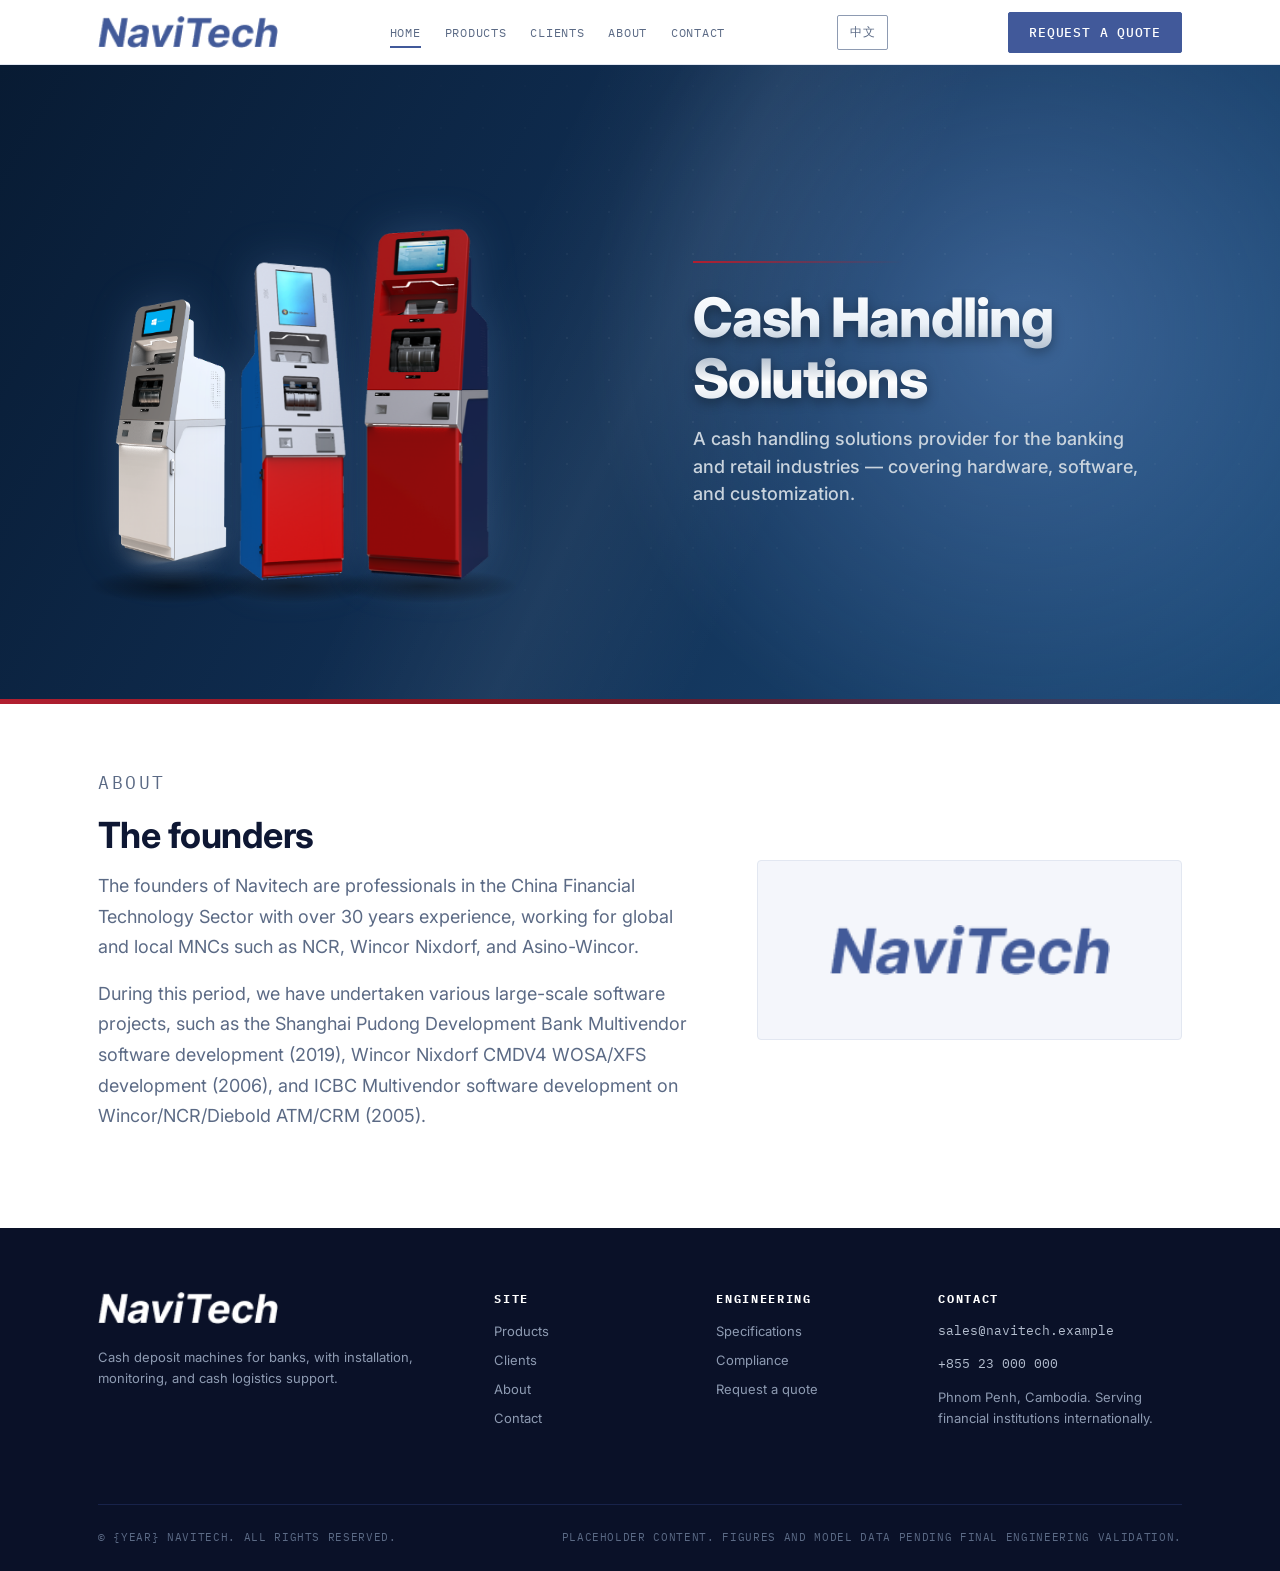
==== commit 0abb768c: "new homepage" ====
--- a/index.html
+++ b/index.html
@@ -8,7 +8,7 @@
   <link rel="icon" href="assets/img/favicon.svg" type="image/svg+xml">
   <link rel="preconnect" href="https://fonts.googleapis.com">
   <link rel="preconnect" href="https://fonts.gstatic.com" crossorigin>
-  <link href="https://fonts.googleapis.com/css2?family=IBM+Plex+Mono:wght@400;500;600&family=Inter:wght@400;500;600;700&display=swap" rel="stylesheet">
+  <link href="https://fonts.googleapis.com/css2?family=IBM+Plex+Mono:wght@400;500;600&family=Inter:wght@400;500;600;700;800&display=swap" rel="stylesheet">
   <link rel="stylesheet" href="assets/css/tokens.css">
   <link rel="stylesheet" href="assets/css/base.css">
   <link rel="stylesheet" href="assets/css/components.css">
@@ -17,86 +17,57 @@
   <header id="site-nav"></header>
 
   <main>
-    <!-- Hero -->
-    <section class="hero">
-      <div class="container hero__inner">
-        <!-- <div class="hero__kicker">
-          <span class="led led--on"></span>
-          <span class="kicker" data-i18n="home.hero.kicker">Hardware and field operations, one vendor</span>
-        </div> -->
-        <h1 data-i18n-html="home.hero.h1">Cash deposit systems for <span class="accent">banks and financial institutions</span></h1>
-        <p class="hero__lede" data-i18n="home.hero.lede">
-          Robust note handling, secure cassettes, and
-          24/7 remote monitoring under a single service contract
-        </p>
-        <div class="hero__cta">
-          <a class="btn btn--primary" href="products.html" data-i18n="home.hero.cta1">Browse products</a>
-          <a class="btn btn--ghost-light" href="contact.html" data-i18n="home.hero.cta2">Request a quote</a>
-        </div>
-        <div class="hero__footer">
-          <div class="hero__stat">
-            <span class="hero__stat-num">130+</span>
-            <span class="hero__stat-label" data-i18n="home.stat.units">Units in service</span>
+    <!-- 30-year banner (adapted from the reference banner) -->
+    <section class="banner" aria-label="Navitech, 30 years of cash handling solutions">
+      <div class="banner__grid" aria-hidden="true"></div>
+      <div class="banner__sheen" aria-hidden="true"></div>
+
+      <div class="container banner__inner">
+        <div class="banner__visual" aria-hidden="true">
+          <div class="banner__kiosk banner__kiosk--1">
+            <div class="banner__shadow"></div>
+            <img src="assets/img/kiosks/k1.png" alt="">
           </div>
-          <div class="hero__stat">
-            <span class="hero__stat-num">24/7</span>
-            <span class="hero__stat-label" data-i18n="home.stat.monitor">Remote monitoring</span>
+          <div class="banner__kiosk banner__kiosk--2">
+            <div class="banner__shadow"></div>
+            <img src="assets/img/kiosks/k2.png" alt="">
           </div>
-          <div class="hero__stat">
-            <span class="hero__stat-num">4 hr</span>
-            <span class="hero__stat-label" data-i18n="home.stat.response">Service response</span>
+          <div class="banner__kiosk banner__kiosk--3">
+            <div class="banner__shadow"></div>
+            <img src="assets/img/kiosks/k3.png" alt="">
           </div>
         </div>
+
+        <div class="banner__content">
+          <div class="banner__rule" aria-hidden="true"></div>
+          <h1 class="banner__headline" data-i18n="home.banner.headline">Cash Handling Solutions</h1>
+          <p class="banner__tagline" data-i18n="home.banner.tagline">A cash handling solutions provider for the banking and retail industries &mdash; covering hardware, software, and customization.</p>
+        </div>
       </div>
+
+      <div class="banner__accent" aria-hidden="true"></div>
     </section>
 
-    <!-- Trust signals: client wordmarks (white surface) -->
-    <section class="section section--paper" style="padding-top: var(--space-7); padding-bottom: var(--space-7);">
-      <div class="container">
-        <p class="kicker mb-4" data-i18n="home.trust.kicker">Deployed with</p>
-        <div class="logo-wall" data-logo-wall></div>
-      </div>
-    </section>
-
-    <!-- What we do -->
-    <section class="section section--paper" style="padding-top:0;">
-      <div class="container">
-        <div class="section__head">
-          <span class="kicker" data-i18n="home.what.kicker">What we do</span>
-          <h2 data-i18n="home.what.h2">Hardware and service from one vendor</h2>
-          <p data-i18n="home.what.p">
-            We build the deposit machines and run the operations that keep them reliable: site survey
-            and installation, preventive maintenance, remote monitoring, and cash logistics from cassette
-            to vault. One vendor, one service contract.
+    <!-- About: founders copy on the left, logo on the right -->
+    <section class="section home-about">
+      <div class="container home-about__inner">
+        <div class="home-about__text">
+          <p class="kicker mb-3" data-i18n="home.about.kicker">About</p>
+          <h2 data-i18n="home.about.title">The founders</h2>
+          <p data-i18n="home.about.p1">
+            The founders of Navitech are professionals in the China Financial Technology Sector with over
+            30 years experience, working for global and local MNCs such as NCR, Wincor Nixdorf, and
+            Asino-Wincor.
           </p>
-          <div class="rail" role="presentation" aria-hidden="true">
-            <span class="rail__track"></span>
-            <span class="rail__node"></span>
-            <span class="rail__track"></span>
-          </div>
+          <p data-i18n="home.about.p2">
+            During this period, we have undertaken various large-scale software projects, such as the
+            Shanghai Pudong Development Bank Multivendor software development (2019), Wincor Nixdorf
+            CMDV4 WOSA/XFS development (2006), and ICBC Multivendor software development on
+            Wincor/NCR/Diebold ATM/CRM (2005).
+          </p>
         </div>
-        <div class="trio">
-          <a class="trio__card" href="products.html">
-            <span class="trio__index" data-i18n="home.trio1.index">01 / Hardware</span>
-            <h3 data-i18n="home.trio1.title">Products</h3>
-            <p data-i18n="home.trio1.p">Lobby deposit, through-the-wall, compact, and cash-center machines. Each model documents its note handling, security, and compliance profile for procurement review.</p>
-            <span class="trio__more" data-i18n="home.trio1.more">Browse the catalog</span>
-          </a>
-          <a class="trio__card" href="clients.html">
-            <span class="trio__index" data-i18n="home.trio2.index">02 / Deployments</span>
-            <h3 data-i18n="home.trio2.title">Clients</h3>
-            <p data-i18n="home.trio2.p">Deployments at ABA Bank, AMK, BTI, and PLB: branch rollouts, 24/7 wall units, and bulk cash-center processing, with the scope of each.</p>
-            <span class="trio__more" data-i18n="home.trio2.more">See the deployments</span>
-          </a>
-        </div>
-      </div>
-    </section>
-
-    <!-- CTA -->
-    <section class="cta-band">
-      <div class="container section" style="padding-block: var(--space-7);">
-        <div class="cta-band__inner">
-          <a class="btn btn--primary" href="contact.html" data-i18n="home.cta.btn">Request a quote</a>
+        <div class="home-about__logo">
+          <img src="assets/img/logo.png" alt="Navitech">
         </div>
       </div>
     </section>
--- a/assets/css/components.css
+++ b/assets/css/components.css
@@ -1167,3 +1167,215 @@
     display: none;
   }
 }
+
+/* ============================================================
+   HOME v2 · 30-year banner + about
+   Adapted from the "30 Years of Cash Handling Solutions"
+   reference banner into a responsive site section.
+   ============================================================ */
+
+/* ---- 30-year banner ---- */
+.banner {
+  position: relative;
+  overflow: hidden;
+  color: var(--ice, #eef4fa);
+  background:
+    radial-gradient(circle at 80% 42%, rgba(140, 185, 255, 0.32), rgba(140, 185, 255, 0) 40%),
+    linear-gradient(120deg, #081b33 0%, #0f2c4f 42%, #1c4a78 100%);
+}
+
+.banner__grid,
+.banner__sheen {
+  position: absolute;
+  inset: 0;
+  pointer-events: none;
+}
+
+.banner__grid {
+  background-image: radial-gradient(rgba(255, 255, 255, 0.1) 1px, transparent 1.2px);
+  background-size: 42px 42px;
+  opacity: 0.55;
+  mask-image: radial-gradient(ellipse at 62% 45%, black 10%, transparent 72%);
+  -webkit-mask-image: radial-gradient(ellipse at 62% 45%, black 10%, transparent 72%);
+}
+
+.banner__sheen {
+  inset: -20% -10%;
+  background: linear-gradient(115deg, transparent 40%, rgba(255, 255, 255, 0.06) 50%, transparent 60%);
+}
+
+.banner__accent {
+  position: absolute;
+  left: 0;
+  right: 0;
+  bottom: 0;
+  height: 5px;
+  background: linear-gradient(90deg, #b21f30 0%, #7d1522 38%, transparent 100%);
+  pointer-events: none;
+}
+
+.banner__inner {
+  position: relative;
+  display: grid;
+  grid-template-columns: minmax(0, 1.15fr) minmax(0, 1fr);
+  align-items: center;
+  gap: var(--space-6);
+  min-height: 560px;
+  padding-block: clamp(48px, 7vw, 96px);
+}
+
+/* Kiosk product stack (left) */
+.banner__visual {
+  position: relative;
+  height: 460px;
+}
+
+.banner__kiosk {
+  position: absolute;
+  bottom: 28px;
+}
+
+.banner__kiosk img {
+  display: block;
+  height: 100%;
+  width: auto;
+  filter: drop-shadow(0 0 22px rgba(150, 195, 255, 0.18));
+}
+
+.banner__shadow {
+  position: absolute;
+  left: 50%;
+  bottom: -16px;
+  width: 130%;
+  height: 34px;
+  transform: translateX(-50%);
+  background: radial-gradient(ellipse at center, rgba(0, 0, 0, 0.55) 0%, rgba(0, 0, 0, 0) 72%);
+}
+
+.banner__kiosk--1 { left: 2%;  height: 292px; z-index: 1; }
+.banner__kiosk--2 { left: 24%; height: 332px; z-index: 2; }
+.banner__kiosk--3 { left: 46%; height: 366px; z-index: 3; }
+
+/* Milestone content (right) */
+.banner__content {
+  position: relative;
+}
+
+.banner__rule {
+  width: 210px;
+  height: 2px;
+  margin-bottom: var(--space-5);
+  background: linear-gradient(90deg, #b21f30 0%, rgba(178, 31, 48, 0) 100%);
+}
+
+.banner__headline {
+  font-size: clamp(2.2rem, 5vw, 3.4rem);
+  font-weight: 800;
+  line-height: 1.12;
+  letter-spacing: -0.02em;
+  background: linear-gradient(180deg, #ffffff 0%, #eaf1f8 30%, #aab8c8 55%, #ffffff 78%, #d5dee8 100%);
+  -webkit-background-clip: text;
+  background-clip: text;
+  color: transparent;
+  filter: drop-shadow(0 4px 6px rgba(0, 0, 0, 0.35));
+}
+
+.banner__tagline {
+  margin-top: var(--space-4);
+  font-size: var(--text-lg);
+  font-weight: 500;
+  line-height: 1.55;
+  color: #c9d3dd;
+  max-width: 460px;
+}
+
+/* ---- Home about (founders copy + logo) ---- */
+.home-about {
+  background: var(--paper-100);
+}
+
+.home-about__inner {
+  display: grid;
+  grid-template-columns: minmax(0, 7fr) minmax(0, 5fr);
+  gap: var(--space-8);
+  align-items: center;
+}
+
+.home-about__text h2 {
+  font-size: var(--text-3xl);
+  margin-bottom: var(--space-4);
+}
+
+.home-about__text p {
+  font-size: var(--text-lg);
+  line-height: 1.7;
+  color: var(--steel-600);
+  margin-bottom: var(--space-4);
+}
+
+.home-about__text p:last-child {
+  margin-bottom: 0;
+}
+
+.home-about__logo {
+  display: flex;
+  align-items: center;
+  justify-content: center;
+  background: var(--paper-200);
+  border: var(--border-w) solid var(--paper-300);
+  border-radius: var(--radius-md);
+  padding: var(--space-8);
+}
+
+.home-about__logo img {
+  max-width: 280px;
+  width: 100%;
+  height: auto;
+}
+
+@media (max-width: 980px) {
+  .banner__inner {
+    grid-template-columns: 1fr;
+    min-height: 0;
+    gap: var(--space-6);
+  }
+
+  .banner__visual {
+    height: 320px;
+  }
+
+  .banner__kiosk--1 { height: 220px; }
+  .banner__kiosk--2 { height: 250px; }
+  .banner__kiosk--3 { height: 280px; }
+
+  .home-about__inner {
+    grid-template-columns: 1fr;
+  }
+
+  .home-about__logo {
+    order: -1;
+    max-width: 340px;
+  }
+}
+
+@media (max-width: 640px) {
+  .banner__visual {
+    display: none;
+  }
+
+  .banner__content {
+    text-align: center;
+  }
+
+  .banner__rule {
+    margin-inline: auto;
+  }
+
+  .banner__tagline {
+    margin-inline: auto;
+  }
+
+  .home-about__logo {
+    max-width: 260px;
+  }
+}
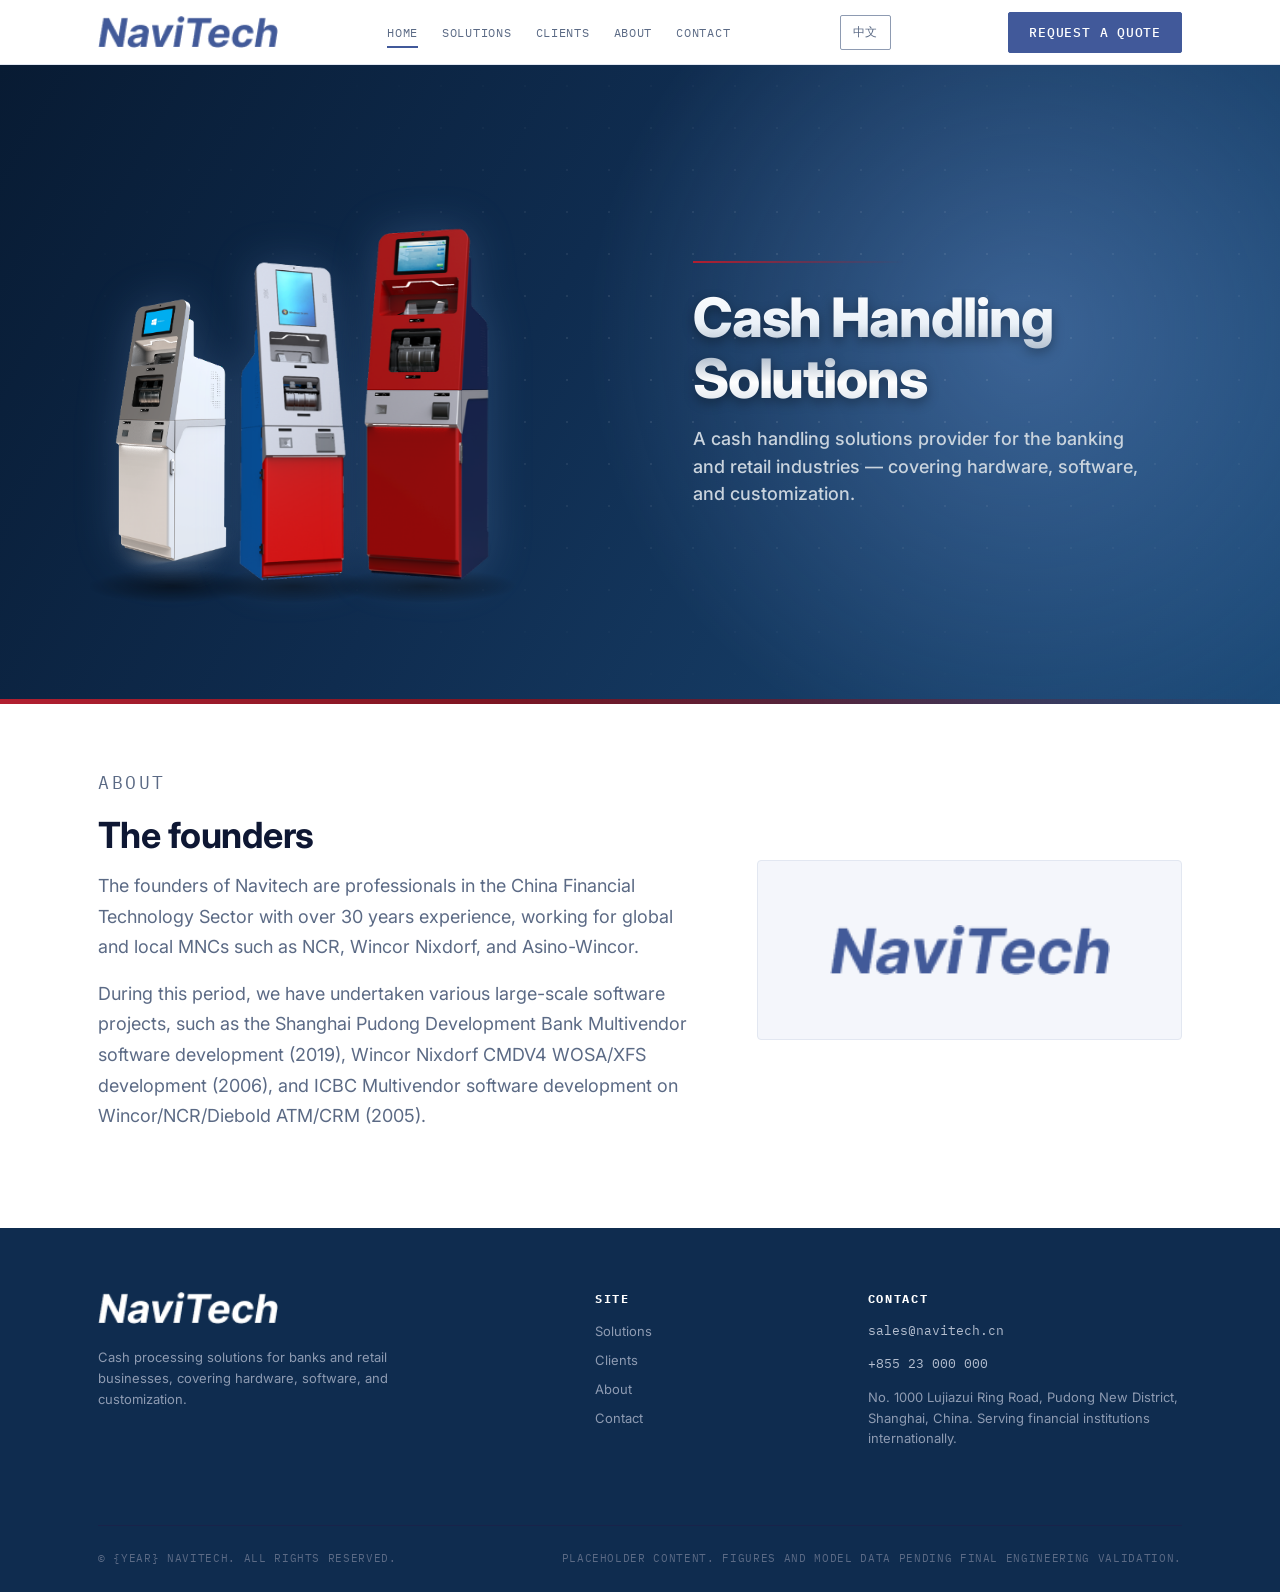
==== commit f62ef607: "working solutions page" ====
--- a/index.html
+++ b/index.html
@@ -51,7 +51,7 @@
     <!-- About: founders copy on the left, logo on the right -->
     <section class="section home-about">
       <div class="container home-about__inner">
-        <div class="home-about__text">
+        <div class="home-about__text reveal">
           <p class="kicker mb-3" data-i18n="home.about.kicker">About</p>
           <h2 data-i18n="home.about.title">The founders</h2>
           <p data-i18n="home.about.p1">
@@ -66,7 +66,7 @@
             Wincor/NCR/Diebold ATM/CRM (2005).
           </p>
         </div>
-        <div class="home-about__logo">
+        <div class="home-about__logo reveal reveal--delay">
           <img src="assets/img/logo.png" alt="Navitech">
         </div>
       </div>
@@ -82,5 +82,24 @@
   <script>
     I18N.init();
   </script>
+  <script>
+    (function () {
+      document.documentElement.classList.add("js");
+      var els = document.querySelectorAll(".reveal");
+      if (!("IntersectionObserver" in window)) {
+        for (var i = 0; i < els.length; i++) els[i].classList.add("is-in");
+        return;
+      }
+      var io = new IntersectionObserver(function (entries) {
+        entries.forEach(function (e) {
+          if (e.isIntersecting) {
+            e.target.classList.add("is-in");
+            io.unobserve(e.target);
+          }
+        });
+      }, { threshold: 0.15 });
+      els.forEach(function (el) { io.observe(el); });
+    })();
+  </script>
 </body>
 </html>
--- a/assets/css/components.css
+++ b/assets/css/components.css
@@ -1007,13 +1007,13 @@
 
 /* ---- Footer ---- */
 .footer {
-  background: var(--vault-950);
   color: var(--steel-400);
+  background: #0f2c4f;
 }
 
 .footer__top {
   display: grid;
-  grid-template-columns: 2fr 1fr 1fr 1.4fr;
+  grid-template-columns: 2fr 1fr 1.4fr;
   gap: var(--space-7);
   padding-block: var(--space-8);
 }
@@ -1379,3 +1379,392 @@
     max-width: 260px;
   }
 }
+
+/* ============================================================
+   HOME v2 · animations
+   Load sequence for the banner, scroll reveal for about.
+   Reduced-motion users get near-instant states via base.css.
+   ============================================================ */
+
+@keyframes nv-fade {
+  from { opacity: 0; }
+  to   { opacity: 1; }
+}
+
+@keyframes nv-rise {
+  from { opacity: 0; transform: translateY(28px); }
+  to   { opacity: 1; transform: translateY(0); }
+}
+
+@keyframes nv-grow-x {
+  from { transform: scaleX(0); }
+  to   { transform: scaleX(1); }
+}
+
+@keyframes nv-sheen {
+  0%   { transform: translateX(-140%) skewX(-18deg); }
+  55%  { transform: translateX(160%) skewX(-18deg); }
+  100% { transform: translateX(160%) skewX(-18deg); }
+}
+
+/* Banner load sequence */
+.banner__grid {
+  animation: nv-fade 0.9s var(--ease) both;
+}
+
+.banner__sheen {
+  animation: nv-sheen 1.5s var(--ease) 0.9s both;
+}
+
+.banner__kiosk {
+  animation: nv-rise 0.7s var(--ease) both;
+}
+
+.banner__kiosk--1 { animation-delay: 0.15s; }
+.banner__kiosk--2 { animation-delay: 0.3s; }
+.banner__kiosk--3 { animation-delay: 0.45s; }
+
+.banner__kiosk img {
+  transition: transform 0.4s var(--ease);
+}
+
+.banner__kiosk:hover img {
+  transform: translateY(-6px);
+}
+
+.banner__rule {
+  transform-origin: left;
+  animation: nv-grow-x 0.6s var(--ease) 0.55s both;
+}
+
+.banner__headline {
+  animation: nv-rise 0.7s var(--ease) 0.6s both;
+}
+
+.banner__tagline {
+  animation: nv-rise 0.7s var(--ease) 0.75s both;
+}
+
+/* Scroll reveal (about) */
+.js .reveal {
+  opacity: 0;
+  transform: translateY(24px);
+  transition: opacity 0.7s var(--ease),
+              transform 0.7s var(--ease);
+}
+
+.js .reveal.is-in {
+  opacity: 1;
+  transform: translateY(0);
+}
+
+.reveal--delay {
+  transition-delay: 0.12s;
+}
+
+@media (prefers-reduced-motion: reduce) {
+  .banner__grid,
+  .banner__sheen,
+  .banner__kiosk,
+  .banner__rule,
+  .banner__headline,
+  .banner__tagline {
+    animation-delay: 0s !important;
+  }
+
+  .js .reveal {
+    opacity: 1;
+    transform: none;
+  }
+}
+
+/* ============================================================
+   SOLUTIONS PAGE
+   Dark-blue / white theme matching the front-page banner.
+   Three image cards open a floating detail card (modal).
+   ============================================================ */
+
+/* ---- Hero (dark navy, mirrors the home banner) ---- */
+.solution-hero {
+  position: relative;
+  overflow: hidden;
+  color: var(--vault-900);
+  background: var(--paper-100);
+  border-bottom: var(--border-w-strong) solid var(--blue-500);
+}
+
+.solution-hero__inner {
+  padding-block: clamp(44px, 7vw, 88px) clamp(20px, 3vw, 36px);
+}
+
+.solution-hero .breadcrumb {
+  color: var(--steel-500);
+}
+
+.solution-hero h1 {
+  color: var(--vault-900);
+  font-size: clamp(1.9rem, 4.5vw, 3.2rem);
+  letter-spacing: -0.015em;
+}
+
+.solution-hero .lede {
+  max-width: 820px;
+  font-size: var(--text-lg);
+  color: var(--steel-600);
+  margin-top: var(--space-4);
+}
+
+/* ---- Solution cards ---- */
+.section--solutions {
+  padding-block: var(--space-4) var(--space-9);
+}
+
+.solution-grid {
+  display: grid;
+  grid-template-columns: repeat(3, 1fr);
+  gap: var(--space-5);
+  align-items: stretch;
+}
+
+.solution-card {
+  display: flex;
+  flex-direction: column;
+  text-align: left;
+  padding: 0;
+  margin: 0;
+  background: var(--paper-100);
+  border: var(--border-w) solid var(--paper-300);
+  border-radius: var(--radius-md);
+  overflow: hidden;
+  cursor: pointer;
+  font: inherit;
+  color: inherit;
+  transition: border-color var(--dur-base) var(--ease),
+              transform var(--dur-base) var(--ease),
+              box-shadow var(--dur-base) var(--ease);
+}
+
+.solution-card:hover {
+  border-color: var(--blue-500);
+  transform: translateY(-3px);
+  box-shadow: var(--shadow-2);
+}
+
+.solution-card__visual {
+  position: relative;
+  height: 320px;
+  flex: none;
+  display: flex;
+  align-items: center;
+  justify-content: center;
+  padding: var(--space-5);
+  background: var(--paper-100);
+}
+
+.solution-card__visual img {
+  height: 100%;
+  width: auto;
+  max-width: 100%;
+  object-fit: contain;
+  filter: drop-shadow(0 12px 24px rgba(0, 0, 0, 0.35));
+}
+
+.solution-card__body {
+  display: flex;
+  flex-direction: column;
+  gap: var(--space-3);
+  padding: var(--space-5);
+  flex: 1;
+}
+
+.solution-card__num {
+  font-family: var(--font-mono);
+  font-size: var(--text-xs);
+  letter-spacing: var(--tracking-wider);
+  color: var(--blue-600);
+}
+
+.solution-card__name {
+  font-size: var(--text-lg);
+  font-weight: 600;
+  color: var(--vault-900);
+  line-height: var(--leading-snug);
+}
+
+.solution-card__intro {
+  font-size: var(--text-sm);
+  color: var(--steel-600);
+}
+
+.solution-card__cta {
+  margin-top: auto;
+  font-family: var(--font-mono);
+  font-size: var(--text-xs);
+  letter-spacing: var(--tracking-wider);
+  text-transform: uppercase;
+  color: var(--blue-600);
+  padding-top: var(--space-3);
+  border-top: var(--border-w) solid var(--paper-300);
+}
+
+/* ---- Detail modal ---- */
+.modal-open {
+  overflow: hidden;
+}
+
+.modal {
+  position: fixed;
+  inset: 0;
+  z-index: 100;
+  display: flex;
+  align-items: center;
+  justify-content: center;
+  padding: var(--space-3);
+}
+
+.modal[hidden] {
+  display: none;
+}
+
+.modal__backdrop {
+  position: absolute;
+  inset: 0;
+  background: rgba(6, 11, 22, 0.72);
+  animation: nv-fade var(--dur-base) var(--ease) both;
+}
+
+.modal__card {
+  position: relative;
+  width: min(1700px, 100%);
+  max-height: calc(100vh - var(--space-2));
+  overflow: auto;
+  background: var(--paper-100);
+  border-radius: var(--radius-md);
+  box-shadow: var(--shadow-3);
+  display: grid;
+  grid-template-columns: 6fr 6fr;
+  animation: nv-rise var(--dur-base) var(--ease) both;
+}
+
+.modal__visual {
+  aspect-ratio: 1 / 1;
+  display: flex;
+  align-items: center;
+  justify-content: center;
+  padding: var(--space-7);
+  background: var(--paper-100);
+}
+
+.modal__visual img {
+  height: 100%;
+  width: auto;
+  max-width: 100%;
+  object-fit: contain;
+  filter: drop-shadow(0 16px 32px rgba(0, 0, 0, 0.4));
+}
+
+.modal__close {
+  position: absolute;
+  top: var(--space-3);
+  right: var(--space-3);
+  z-index: 1;
+  width: 36px;
+  height: 36px;
+  display: flex;
+  align-items: center;
+  justify-content: center;
+  font-size: var(--text-lg);
+  line-height: 1;
+  color: var(--steel-600);
+  background: var(--paper-100);
+  border: var(--border-w) solid var(--paper-300);
+  border-radius: var(--radius-sm);
+  cursor: pointer;
+  transition: color var(--dur-fast) var(--ease),
+              border-color var(--dur-fast) var(--ease);
+}
+
+.modal__close:hover {
+  color: var(--vault-900);
+  border-color: var(--blue-500);
+}
+
+.modal__body {
+  padding: clamp(var(--space-6), 4vw, var(--space-8));
+  display: flex;
+  flex-direction: column;
+  align-items: flex-start;
+  gap: var(--space-4);
+}
+
+.modal__body h2 {
+  color: var(--vault-900);
+  font-size: clamp(var(--text-2xl), 3vw, var(--text-3xl));
+}
+
+.modal__detail {
+  font-size: var(--text-lg);
+  color: var(--steel-600);
+  line-height: var(--leading-normal);
+  margin: 0;
+  max-width: 60ch;
+}
+
+.modal__features {
+  width: 100%;
+  border-top: var(--border-w) solid var(--paper-300);
+  padding-top: var(--space-4);
+  margin-top: var(--space-2);
+}
+
+.modal__features h3 {
+  font-family: var(--font-mono);
+  font-size: var(--text-xs);
+  letter-spacing: var(--tracking-wider);
+  text-transform: uppercase;
+  color: var(--steel-500);
+  margin-bottom: var(--space-3);
+}
+
+.modal__features ul {
+  list-style: none;
+  padding: 0;
+  margin: 0;
+  display: grid;
+  gap: var(--space-2);
+}
+
+.modal__features li {
+  position: relative;
+  padding-left: var(--space-5);
+  font-size: var(--text-sm);
+  color: var(--vault-900);
+}
+
+.modal__features li::before {
+  content: "";
+  position: absolute;
+  left: 0;
+  top: 0.5em;
+  width: 8px;
+  height: 8px;
+  background: var(--blue-500);
+}
+
+/* ---- Solutions responsive ---- */
+@media (max-width: 980px) {
+  .solution-grid {
+    grid-template-columns: 1fr;
+    max-width: 560px;
+    margin-inline: auto;
+  }
+
+  .modal__card {
+    grid-template-columns: 1fr;
+  }
+
+  .modal__visual {
+    aspect-ratio: 16 / 10;
+    padding: var(--space-5);
+  }
+}
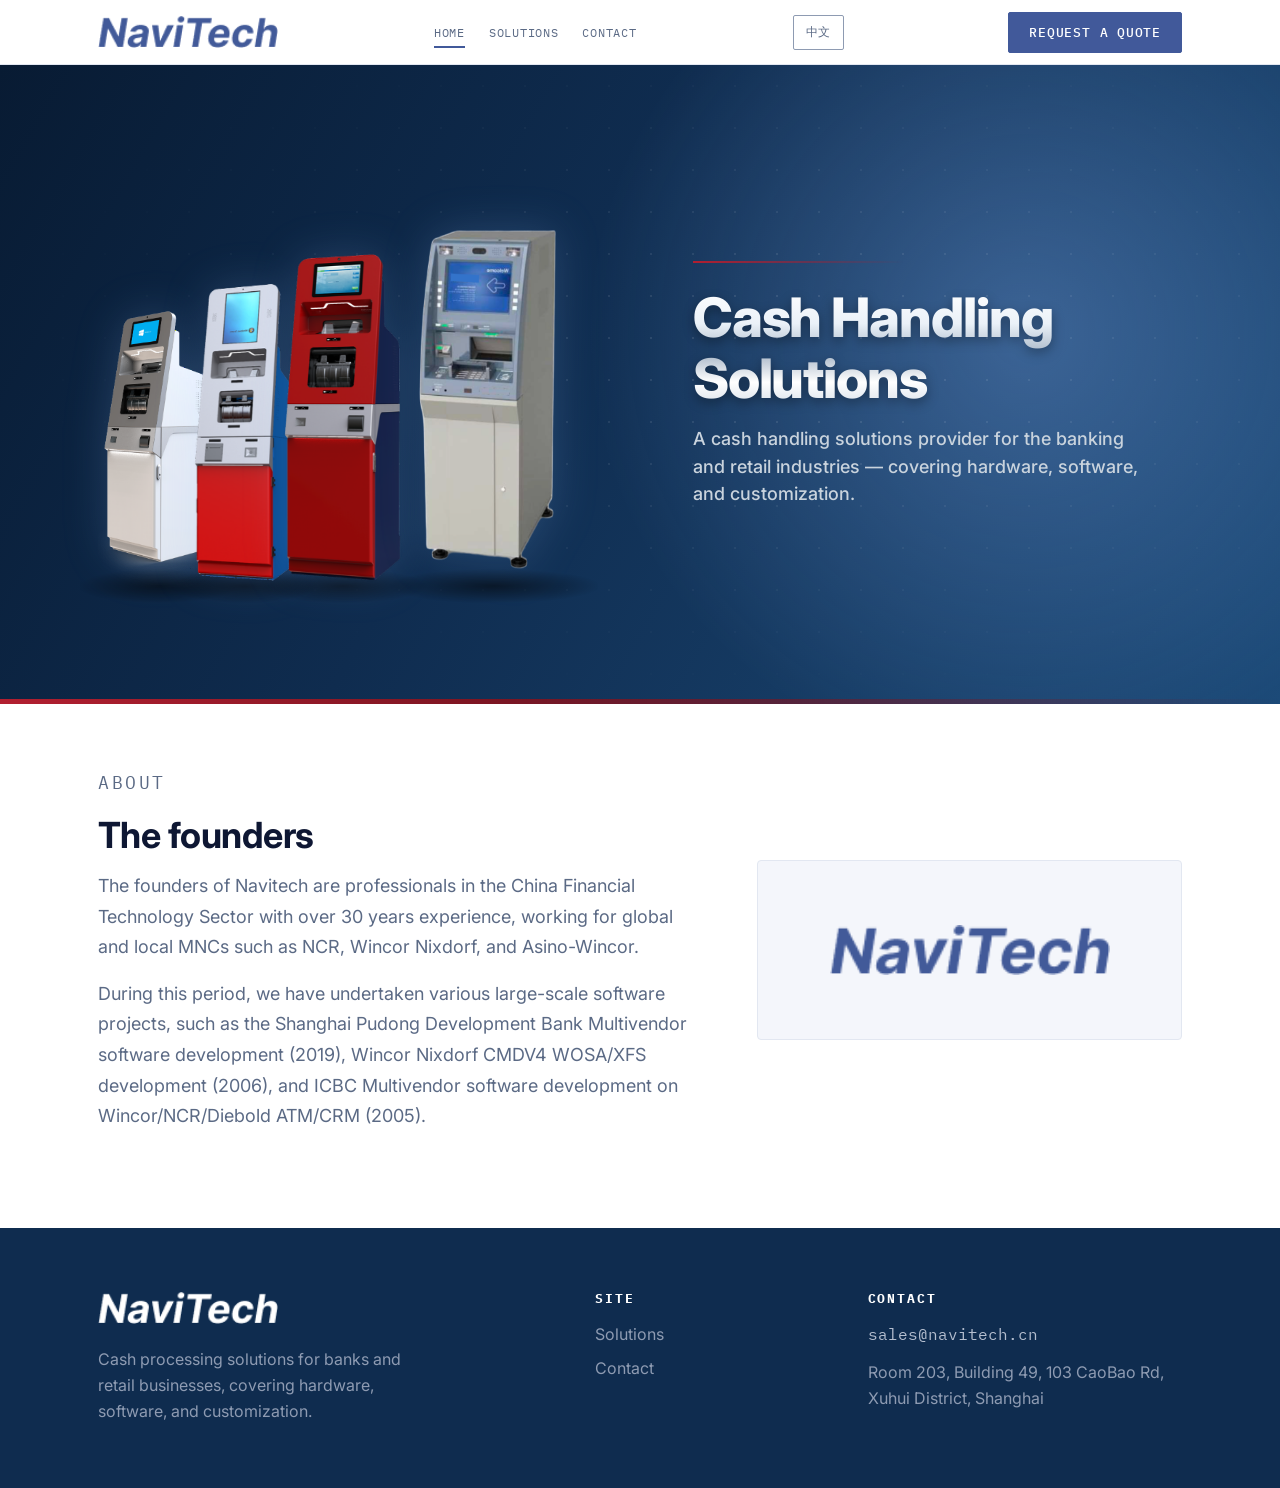
==== commit 20771ac8: "v1.1: incoporate new changes" ====
--- a/index.html
+++ b/index.html
@@ -3,7 +3,7 @@
 <head>
   <meta charset="utf-8">
   <meta name="viewport" content="width=device-width, initial-scale=1">
-  <title>Navitech | Cash Deposit Systems for Banks</title>
+  <title>Navitech</title>
   <meta name="description" content="Navitech designs, manufactures, deploys, and services cash deposit machines for banks and financial institutions.">
   <link rel="icon" href="assets/img/favicon.svg" type="image/svg+xml">
   <link rel="preconnect" href="https://fonts.googleapis.com">
@@ -35,6 +35,10 @@
           <div class="banner__kiosk banner__kiosk--3">
             <div class="banner__shadow"></div>
             <img src="assets/img/kiosks/k3.png" alt="">
+          </div>
+          <div class="banner__kiosk banner__kiosk--4">
+            <div class="banner__shadow"></div>
+            <img src="assets/img/kiosks/k4.png" alt="">
           </div>
         </div>
 
--- a/assets/css/base.css
+++ b/assets/css/base.css
@@ -37,6 +37,16 @@
   font-weight: 700;
   letter-spacing: var(--tracking-tight);
   color: var(--vault-900);
+}
+
+/* Avoid ragged lines and single-word orphans/widows when the
+   browser supports wrapping control (progressive enhancement). */
+h1, h2, h3, h4 {
+  text-wrap: balance;
+}
+
+p, li {
+  text-wrap: pretty;
 }
 
 h1 {
@@ -154,6 +164,7 @@
 }
 
 .section__head {
+  text-align: center;
   margin-bottom: var(--space-7);
 }
 
--- a/assets/css/components.css
+++ b/assets/css/components.css
@@ -499,91 +499,6 @@
   color: #FFFFFF;
 }
 
-/* ---- Client deployment blocks ---- */
-.deployment-list {
-  display: grid;
-  grid-template-columns: repeat(auto-fit, minmax(320px, 1fr));
-  gap: var(--space-5);
-}
-
-.deployment {
-  background: var(--paper-100);
-  border: var(--border-w) solid var(--paper-300);
-  border-radius: var(--radius-md);
-  padding: var(--space-6);
-  display: flex;
-  flex-direction: column;
-  gap: var(--space-4);
-}
-
-.deployment__head {
-  display: flex;
-  align-items: center;
-  justify-content: space-between;
-  gap: var(--space-3);
-  flex-wrap: wrap;
-}
-
-.deployment__logo {
-  font-family: var(--font-mono);
-  font-size: var(--text-xl);
-  font-weight: 600;
-  color: var(--vault-900);
-  letter-spacing: var(--tracking-widest);
-}
-
-.deployment__logo-img {
-  max-height: 36px;
-  width: auto;
-  filter: grayscale(1);
-  opacity: 0.9;
-}
-
-.deployment__country {
-  font-family: var(--font-mono);
-  font-size: 0.6875rem;
-  letter-spacing: var(--tracking-wider);
-  text-transform: uppercase;
-  color: var(--steel-500);
-  border: var(--border-w) solid var(--steel-300);
-  border-radius: var(--radius-sm);
-  padding: 3px 8px;
-}
-
-.founders__brands {
-  display: flex;
-  flex-wrap: wrap;
-  gap: var(--space-2);
-  margin-top: var(--space-5);
-}
-
-.deployment__desc {
-  font-size: var(--text-sm);
-  color: var(--steel-600);
-}
-
-.deployment__meta {
-  display: grid;
-  grid-template-columns: repeat(3, 1fr);
-  gap: var(--space-2);
-  border-top: var(--border-w) solid var(--paper-300);
-  padding-top: var(--space-3);
-}
-
-.deployment__meta-label {
-  font-family: var(--font-mono);
-  font-size: 0.625rem;
-  letter-spacing: var(--tracking-wider);
-  text-transform: uppercase;
-  color: var(--steel-500);
-}
-
-.deployment__meta-value {
-  font-family: var(--font-mono);
-  font-size: var(--text-sm);
-  color: var(--vault-900);
-}
-
 /* ---- Client coverage map ---- */
 .coverage-map {
   background: var(--vault-950);
@@ -1019,14 +934,14 @@
 }
 
 .footer__about p {
-  font-size: var(--text-sm);
+  font-size: var(--text-base);
   color: var(--steel-400);
   max-width: 340px;
 }
 
 .footer h4 {
   font-family: var(--font-mono);
-  font-size: var(--text-xs);
+  font-size: var(--text-sm);
   letter-spacing: var(--tracking-widest);
   text-transform: uppercase;
   color: var(--paper-100);
@@ -1042,7 +957,7 @@
 .footer__links a {
   color: var(--steel-400);
   text-decoration: none;
-  font-size: var(--text-sm);
+  font-size: var(--text-base);
 }
 
 .footer__links a:hover {
@@ -1050,32 +965,13 @@
 }
 
 .footer__contact p {
-  font-size: var(--text-sm);
+  font-size: var(--text-base);
   margin-bottom: var(--space-3);
   color: var(--steel-400);
 }
 
 .footer__contact .text-mono {
   color: var(--steel-300);
-}
-
-.footer__bottom {
-  border-top: var(--border-w) solid var(--vault-800);
-  padding-block: var(--space-5);
-  display: flex;
-  align-items: center;
-  justify-content: space-between;
-  gap: var(--space-4);
-  flex-wrap: wrap;
-}
-
-.footer__bottom p {
-  font-family: var(--font-mono);
-  font-size: 0.6875rem;
-  letter-spacing: var(--tracking-wider);
-  text-transform: uppercase;
-  color: var(--steel-600);
-  margin: 0;
 }
 
 /* ---- Responsive ---- */
@@ -1252,9 +1148,10 @@
   background: radial-gradient(ellipse at center, rgba(0, 0, 0, 0.55) 0%, rgba(0, 0, 0, 0) 72%);
 }
 
-.banner__kiosk--1 { left: 2%;  height: 292px; z-index: 1; }
-.banner__kiosk--2 { left: 24%; height: 332px; z-index: 2; }
-.banner__kiosk--3 { left: 46%; height: 366px; z-index: 3; }
+.banner__kiosk--1 { left: 0%;  height: 280px; z-index: 1; }
+.banner__kiosk--2 { left: 16%; height: 310px; z-index: 2; }
+.banner__kiosk--3 { left: 32%; height: 340px; z-index: 3; }
+.banner__kiosk--4 { left: 56%; height: 370px; z-index: 4; }
 
 /* Milestone content (right) */
 .banner__content {
@@ -1347,6 +1244,7 @@
   .banner__kiosk--1 { height: 220px; }
   .banner__kiosk--2 { height: 250px; }
   .banner__kiosk--3 { height: 280px; }
+  .banner__kiosk--4 { height: 300px; }
 
   .home-about__inner {
     grid-template-columns: 1fr;
@@ -1423,6 +1321,7 @@
 .banner__kiosk--1 { animation-delay: 0.15s; }
 .banner__kiosk--2 { animation-delay: 0.3s; }
 .banner__kiosk--3 { animation-delay: 0.45s; }
+.banner__kiosk--4 { animation-delay: 0.6s; }
 
 .banner__kiosk img {
   transition: transform 0.4s var(--ease);
@@ -1495,6 +1394,7 @@
 
 .solution-hero__inner {
   padding-block: clamp(44px, 7vw, 88px) clamp(20px, 3vw, 36px);
+  text-align: center;
 }
 
 .solution-hero .breadcrumb {
@@ -1509,6 +1409,7 @@
 
 .solution-hero .lede {
   max-width: 820px;
+  margin-inline: auto;
   font-size: var(--text-lg);
   color: var(--steel-600);
   margin-top: var(--space-4);
@@ -1635,7 +1536,7 @@
 
 .modal__card {
   position: relative;
-  width: min(1700px, 100%);
+  width: min(1440px, 100%);
   max-height: calc(100vh - var(--space-2));
   overflow: auto;
   background: var(--paper-100);
@@ -1648,15 +1549,18 @@
 
 .modal__visual {
   aspect-ratio: 1 / 1;
+  max-height: 480px;
+  overflow: hidden;
+  align-self: start;
   display: flex;
   align-items: center;
   justify-content: center;
-  padding: var(--space-7);
+  padding: var(--space-6);
   background: var(--paper-100);
 }
 
 .modal__visual img {
-  height: 100%;
+  max-height: 100%;
   width: auto;
   max-width: 100%;
   object-fit: contain;
@@ -1690,7 +1594,7 @@
 }
 
 .modal__body {
-  padding: clamp(var(--space-6), 4vw, var(--space-8));
+  padding: clamp(var(--space-5), 3vw, var(--space-7));
   display: flex;
   flex-direction: column;
   align-items: flex-start;
@@ -1737,7 +1641,7 @@
 .modal__features li {
   position: relative;
   padding-left: var(--space-5);
-  font-size: var(--text-sm);
+  font-size: var(--text-base);
   color: var(--vault-900);
 }
 
@@ -1751,6 +1655,17 @@
   background: var(--blue-500);
 }
 
+.modal__feature-heading {
+  font-size: var(--text-base);
+  font-weight: 700;
+  color: var(--vault-900);
+  margin: var(--space-3) 0 var(--space-2);
+}
+
+.modal__feature-heading:first-child {
+  margin-top: 0;
+}
+
 /* ---- Solutions responsive ---- */
 @media (max-width: 980px) {
   .solution-grid {
@@ -1768,3 +1683,259 @@
     padding: var(--space-5);
   }
 }
+
+/* ============================================================
+   CASES PAGE · Successful cases
+   Full, readable case sections stacked vertically, alternating
+   copy / gallery. Each case reserves a client-logo slot and a
+   photo gallery (placeholder panels until images are added).
+   ============================================================ */
+
+/* ---- Case list ---- */
+.section--cases {
+  padding-block: var(--space-6) var(--space-9);
+}
+
+.case {
+  padding-block: var(--space-7);
+  background: var(--paper-100);
+  border-bottom: var(--border-w) solid var(--paper-300);
+}
+
+.case:last-child {
+  border-bottom: none;
+}
+
+.case--alt {
+  background: var(--paper-200);
+}
+
+/* Head: case number + reserved client-logo slot */
+.case__head {
+  display: flex;
+  align-items: center;
+  justify-content: center;
+  gap: var(--space-5);
+  margin-bottom: var(--space-6);
+}
+
+.case__num {
+  font-family: var(--font-mono);
+  font-size: var(--text-2xl);
+  font-weight: 600;
+  letter-spacing: var(--tracking-widest);
+  color: var(--blue-600);
+}
+
+.case__num::before {
+  content: "CASE ";
+  font-family: var(--font-mono);
+  font-size: var(--text-xs);
+  font-weight: 500;
+  letter-spacing: var(--tracking-wider);
+  color: var(--steel-500);
+  vertical-align: middle;
+  margin-right: var(--space-2);
+}
+
+.case__logo {
+  display: flex;
+  align-items: center;
+  justify-content: center;
+  min-width: 0;
+  height: 88px;
+}
+
+.case__logo-img {
+  max-height: 80px;
+  width: auto;
+}
+
+.case__logo-text {
+  font-family: var(--font-mono);
+  font-size: var(--text-xl);
+  font-weight: 600;
+  letter-spacing: var(--tracking-widest);
+  text-transform: uppercase;
+  color: var(--steel-500);
+}
+
+/* Copy / gallery stacked in rows */
+.case__layout {
+  display: grid;
+  grid-template-columns: 1fr;
+  gap: var(--space-7);
+  align-items: start;
+}
+
+/* Copy column */
+.case__copy {
+  display: flex;
+  flex-direction: column;
+  align-items: center;
+  text-align: center;
+  gap: var(--space-3);
+  max-width: 56rem;
+  margin-inline: auto;
+  min-width: 0;
+}
+
+.case__name {
+  font-size: clamp(1.6rem, 3vw, 2.2rem);
+  color: var(--vault-900);
+}
+
+.case__country {
+  font-family: var(--font-mono);
+  font-size: 0.6875rem;
+  letter-spacing: var(--tracking-wider);
+  text-transform: uppercase;
+  color: var(--steel-500);
+}
+
+.case__intro {
+  font-size: var(--text-lg);
+  line-height: var(--leading-snug);
+  color: var(--steel-600);
+  margin-top: var(--space-2);
+}
+
+.case__detail {
+  background: var(--paper-200);
+  border: var(--border-w) solid var(--paper-300);
+  border-radius: var(--radius-md);
+  padding: var(--space-4);
+  font-size: var(--text-base);
+  line-height: var(--leading-normal);
+  color: var(--steel-600);
+}
+
+.case--alt .case__detail {
+  background: var(--paper-100);
+}
+
+/* Gallery column */
+.case__gallery {
+  display: grid;
+  grid-template-columns: repeat(2, 1fr);
+  gap: var(--space-4);
+  min-width: 0;
+}
+
+.case__figure {
+  display: flex;
+  flex-direction: column;
+  gap: var(--space-1);
+  min-width: 0;
+}
+
+.case__figure--full {
+  grid-column: 1 / -1;
+}
+
+.case__photo {
+  aspect-ratio: 4 / 3;
+  border: var(--border-w) solid var(--paper-300);
+  border-radius: var(--radius-md);
+  background: var(--paper-100);
+  overflow: hidden;
+}
+
+.case__photo img {
+  width: 100%;
+  height: 100%;
+  object-fit: cover;
+}
+
+.case__photo--video {
+  aspect-ratio: 16 / 9;
+}
+
+.case__photo video {
+  display: block;
+  width: 100%;
+  height: 100%;
+  object-fit: cover;
+}
+
+.case__photo-cap {
+  font-family: var(--font-mono);
+  font-size: 0.6875rem;
+  letter-spacing: var(--tracking-wider);
+  text-transform: uppercase;
+  color: var(--steel-500);
+  text-align: center;
+}
+
+.case__photo--ph {
+  display: flex;
+  align-items: center;
+  justify-content: center;
+  border-style: dashed;
+  border-color: var(--steel-300);
+}
+
+.case__photo-note {
+  font-family: var(--font-mono);
+  font-size: var(--text-xs);
+  letter-spacing: var(--tracking-wider);
+  text-transform: uppercase;
+  color: var(--steel-500);
+}
+
+/* ---- Track-record band ---- */
+.case-stats {
+  display: grid;
+  grid-template-columns: repeat(4, 1fr);
+  gap: var(--space-6);
+}
+
+.case-stats__item {
+  display: flex;
+  flex-direction: column;
+  align-items: center;
+  text-align: center;
+  gap: var(--space-2);
+}
+
+.case-stats__value {
+  font-family: var(--font-mono);
+  font-size: var(--text-3xl);
+  font-weight: 600;
+  color: var(--vault-900);
+}
+
+.case-stats__label {
+  font-family: var(--font-mono);
+  font-size: 0.6875rem;
+  letter-spacing: var(--tracking-wider);
+  text-transform: uppercase;
+  color: var(--steel-500);
+}
+
+/* ---- Cases responsive ---- */
+@media (max-width: 980px) {
+  .case-stats {
+    grid-template-columns: repeat(2, 1fr);
+  }
+}
+
+@media (max-width: 640px) {
+  .case__head {
+    flex-direction: column;
+    align-items: center;
+  }
+
+  .case__logo {
+    min-width: 0;
+    width: 100%;
+  }
+
+  .case__gallery {
+    grid-template-columns: 1fr;
+  }
+
+  .case-stats {
+    grid-template-columns: 1fr;
+  }
+}
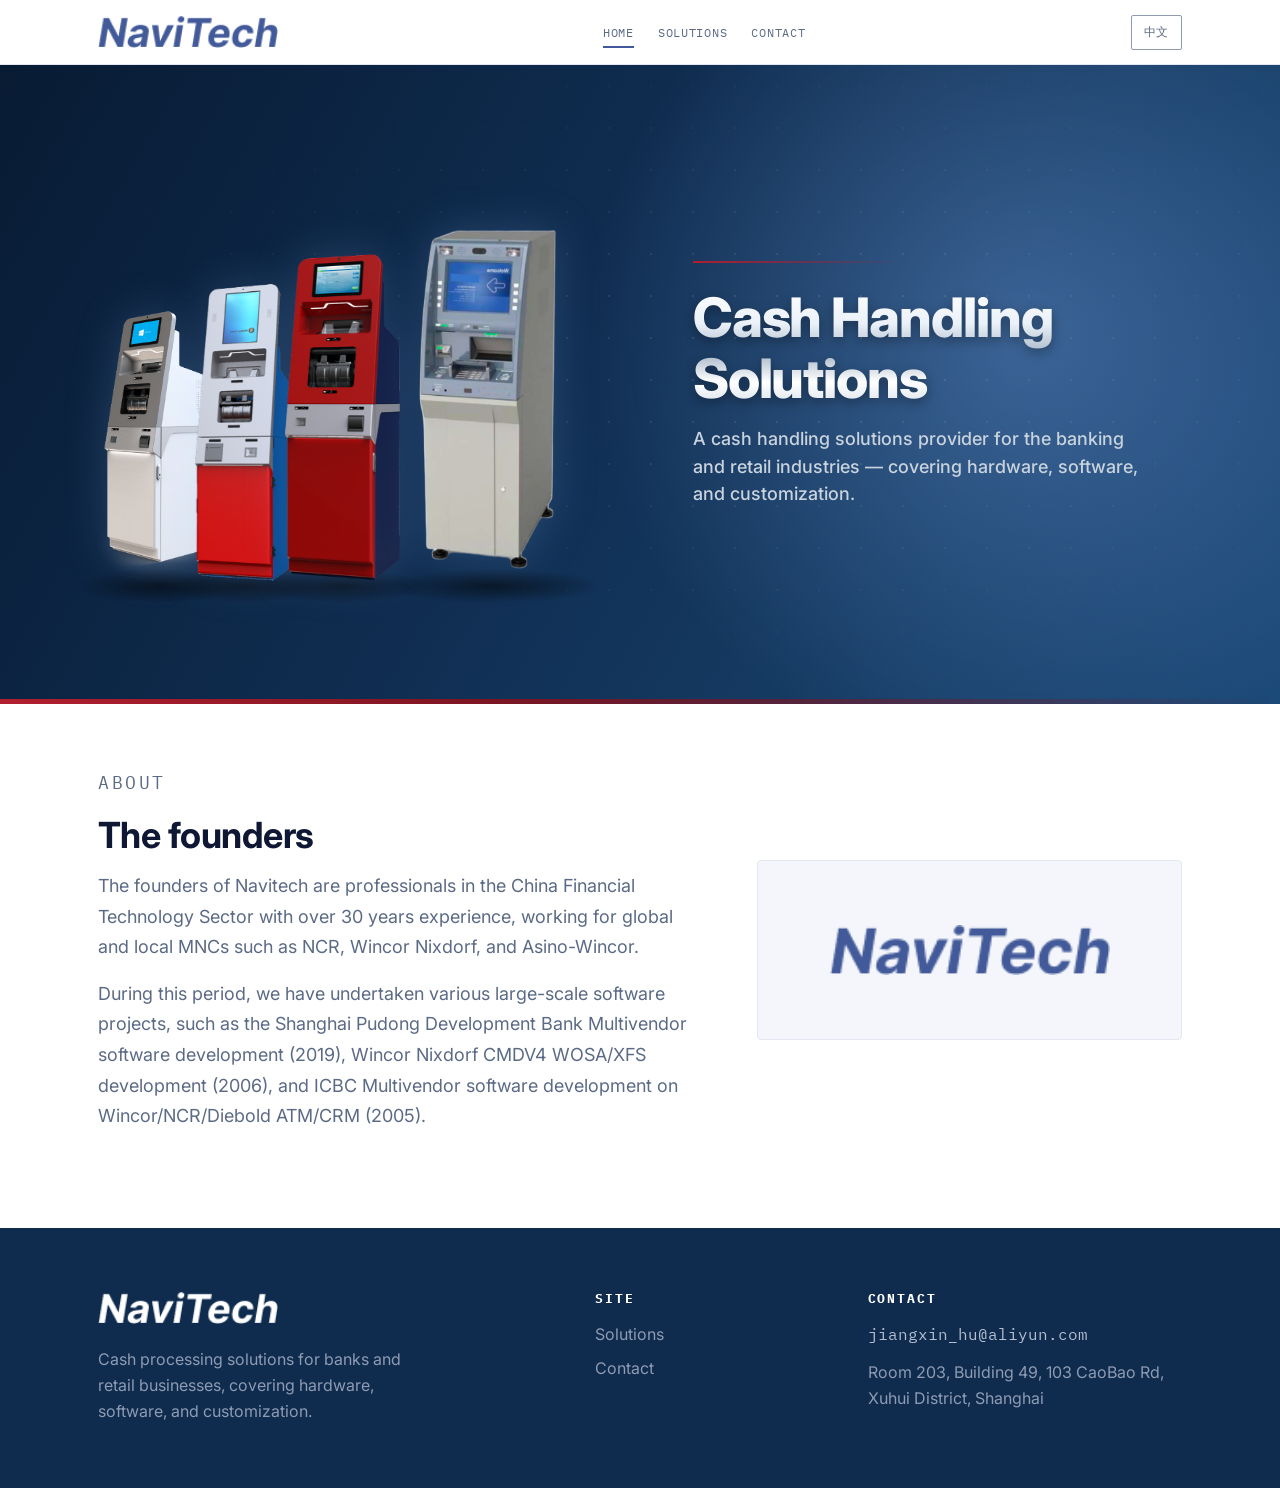
==== commit c9999e28: "v1.2 fix detailed products page" ====
--- a/index.html
+++ b/index.html
@@ -59,7 +59,7 @@
           <p class="kicker mb-3" data-i18n="home.about.kicker">About</p>
           <h2 data-i18n="home.about.title">The founders</h2>
           <p data-i18n="home.about.p1">
-            The founders of Navitech are professionals in the China Financial Technology Sector with over
+            The founders of Navitech are professionals in the financial <textarea name="" id="" cols="30" rows="10"></textarea>echnology Sector with over
             30 years experience, working for global and local MNCs such as NCR, Wincor Nixdorf, and
             Asino-Wincor.
           </p>
--- a/assets/css/components.css
+++ b/assets/css/components.css
@@ -126,10 +126,6 @@
   transform: scaleX(1);
 }
 
-.nav__cta {
-  margin-left: var(--space-2);
-}
-
 /* ---- Language toggle ---- */
 .lang-btn {
   font-family: var(--font-mono);
@@ -756,30 +752,114 @@
   margin-top: var(--space-4);
 }
 
-.breadcrumb {
+/* ---- Contact card ---- */
+.contact-card {
+  position: relative;
+  max-width: 560px;
+  padding: var(--space-6);
+  background: var(--vault-900);
+  color: var(--paper-100);
+  border-radius: var(--radius-md);
+  overflow: hidden;
+  transition: transform var(--dur-base) var(--ease),
+              box-shadow var(--dur-base) var(--ease);
+}
+
+.contact-card::before {
+  content: "";
+  position: absolute;
+  inset: 0;
+  background-image: radial-gradient(rgba(255, 255, 255, 0.07) 1px, transparent 1.2px);
+  background-size: 42px 42px;
+  pointer-events: none;
+}
+
+.contact-card:hover {
+  transform: translateY(-3px);
+  box-shadow: var(--shadow-3);
+}
+
+.contact-card__list {
+  position: relative;
+  list-style: none;
+  margin: 0;
+  padding: 0;
+  display: flex;
+  flex-direction: column;
+}
+
+.contact-card__row {
+  display: flex;
+  flex-direction: column;
+  gap: var(--space-1);
+  padding: var(--space-4) 0;
+  border-top: var(--border-w) solid rgba(255, 255, 255, 0.12);
+}
+
+.contact-card__row:first-child {
+  border-top: none;
+}
+
+.contact-card__row:last-child {
+  padding-bottom: 0;
+}
+
+.contact-card__label {
+  font-family: var(--font-mono);
+  font-size: var(--text-xs);
+  letter-spacing: var(--tracking-wider);
+  text-transform: uppercase;
+  color: var(--steel-400);
+}
+
+.contact-card__value {
   display: flex;
   align-items: center;
   gap: var(--space-2);
-  font-family: var(--font-mono);
-  font-size: var(--text-xs);
-  letter-spacing: var(--tracking-wider);
-  text-transform: uppercase;
-  color: var(--steel-500);
-  margin-bottom: var(--space-5);
-  flex-wrap: wrap;
-}
-
-.breadcrumb a {
-  color: var(--steel-500);
-  text-decoration: none;
-}
-
-.breadcrumb a:hover {
-  color: var(--vault-900);
-}
-
-.breadcrumb__sep {
-  color: var(--steel-600);
+  font-size: var(--text-base);
+  line-height: var(--leading-snug);
+}
+
+.contact-card__copy {
+  display: inline-flex;
+  align-items: center;
+  gap: var(--space-3);
+  padding: 0;
+  background: transparent;
+  border: none;
+  cursor: pointer;
+  text-align: left;
+  align-self: flex-start;
+}
+
+.contact-card__copy .text-mono {
+  font-size: var(--text-base);
+  color: var(--paper-100);
+}
+
+.contact-card__hint {
+  font-family: var(--font-mono);
+  font-size: 0.6875rem;
+  letter-spacing: var(--tracking-wider);
+  text-transform: uppercase;
+  color: var(--blue-300);
+  border: var(--border-w) solid var(--steel-600);
+  border-radius: var(--radius-sm);
+  padding: 3px 8px;
+  transition: background-color var(--dur-fast) var(--ease),
+              border-color var(--dur-fast) var(--ease),
+              color var(--dur-fast) var(--ease);
+}
+
+.contact-card__copy:hover .contact-card__hint,
+.contact-card__copy:focus-visible .contact-card__hint {
+  border-color: var(--blue-300);
+}
+
+.contact-card__copy.is-copied .contact-card__hint {
+  background: var(--status-on);
+  border-color: var(--status-on);
+  color: #FFFFFF;
 }
 
 /* ---- Product detail layout ---- */
@@ -1003,10 +1083,6 @@
     display: none;
   }
 
-  .nav__cta {
-    margin: var(--space-3) 0 0;
-  }
-
   .nav__toggle {
     display: inline-flex;
     align-items: center;
@@ -1043,11 +1119,6 @@
   .hero__footer {
     flex-direction: column;
     align-items: flex-start;
-  }
-
-  .nav__cta {
-    padding: 10px 12px;
-    font-size: 0.6875rem;
   }
 
   .lang-btn {
@@ -1380,7 +1451,7 @@
 /* ============================================================
    SOLUTIONS PAGE
    Dark-blue / white theme matching the front-page banner.
-   Three image cards open a floating detail card (modal).
+   Cards link through to solution.html?id=<id> detail pages.
    ============================================================ */
 
 /* ---- Hero (dark navy, mirrors the home banner) ---- */
@@ -1397,10 +1468,6 @@
   text-align: center;
 }
 
-.solution-hero .breadcrumb {
-  color: var(--steel-500);
-}
-
 .solution-hero h1 {
   color: var(--vault-900);
   font-size: clamp(1.9rem, 4.5vw, 3.2rem);
@@ -1431,6 +1498,7 @@
   display: flex;
   flex-direction: column;
   text-align: left;
+  text-decoration: none;
   padding: 0;
   margin: 0;
   background: var(--paper-100);
@@ -1508,161 +1576,91 @@
   border-top: var(--border-w) solid var(--paper-300);
 }
 
-/* ---- Detail modal ---- */
-.modal-open {
-  overflow: hidden;
-}
-
-.modal {
-  position: fixed;
-  inset: 0;
-  z-index: 100;
-  display: flex;
-  align-items: center;
-  justify-content: center;
-  padding: var(--space-3);
-}
-
-.modal[hidden] {
-  display: none;
-}
-
-.modal__backdrop {
-  position: absolute;
-  inset: 0;
-  background: rgba(6, 11, 22, 0.72);
-  animation: nv-fade var(--dur-base) var(--ease) both;
-}
-
-.modal__card {
-  position: relative;
-  width: min(1440px, 100%);
-  max-height: calc(100vh - var(--space-2));
-  overflow: auto;
-  background: var(--paper-100);
-  border-radius: var(--radius-md);
-  box-shadow: var(--shadow-3);
+/* ---- Solution detail page ---- */
+#solution-hero .page-hero__inner {
+  padding-bottom: clamp(16px, 2.5vw, 28px);
+}
+
+#solution-hero h1 {
+  font-size: clamp(1.6rem, 3vw, 2.2rem);
+}
+
+#solution-hero + .section {
+  padding-top: var(--space-5);
+}
+
+.solution-detail {
   display: grid;
-  grid-template-columns: 6fr 6fr;
-  animation: nv-rise var(--dur-base) var(--ease) both;
-}
-
-.modal__visual {
-  aspect-ratio: 1 / 1;
-  max-height: 480px;
-  overflow: hidden;
-  align-self: start;
+  grid-template-columns: minmax(300px, 2fr) minmax(0, 3fr);
+  gap: var(--space-7);
+  align-items: start;
+}
+
+/* Visual-first, full-width text (data-driven via layout: "stacked") */
+.solution-detail--stacked {
+  grid-template-columns: 1fr;
+}
+
+.solution-detail--stacked .solution-detail__visual {
+  padding: 0;
+  background: transparent;
+  border: none;
+}
+
+.solution-detail--stacked .solution-detail__visual img {
+  max-height: none;
+  max-width: 100%;
+}
+
+.solution-detail__info {
+  min-width: 0;
+}
+
+.solution-detail__visual {
   display: flex;
   align-items: center;
   justify-content: center;
   padding: var(--space-6);
   background: var(--paper-100);
-}
-
-.modal__visual img {
-  max-height: 100%;
+  border: var(--border-w) solid var(--paper-300);
+  border-radius: var(--radius-md);
+}
+
+.solution-detail__visual img {
+  max-height: 420px;
+  max-width: 100%;
   width: auto;
-  max-width: 100%;
+  height: auto;
   object-fit: contain;
-  filter: drop-shadow(0 16px 32px rgba(0, 0, 0, 0.4));
-}
-
-.modal__close {
-  position: absolute;
-  top: var(--space-3);
-  right: var(--space-3);
-  z-index: 1;
-  width: 36px;
-  height: 36px;
-  display: flex;
-  align-items: center;
-  justify-content: center;
+  filter: drop-shadow(0 12px 24px rgba(0, 0, 0, 0.35));
+}
+
+.solution-detail__overview {
   font-size: var(--text-lg);
-  line-height: 1;
+  line-height: var(--leading-normal);
   color: var(--steel-600);
-  background: var(--paper-100);
-  border: var(--border-w) solid var(--paper-300);
-  border-radius: var(--radius-sm);
-  cursor: pointer;
-  transition: color var(--dur-fast) var(--ease),
-              border-color var(--dur-fast) var(--ease);
-}
-
-.modal__close:hover {
-  color: var(--vault-900);
-  border-color: var(--blue-500);
-}
-
-.modal__body {
-  padding: clamp(var(--space-5), 3vw, var(--space-7));
-  display: flex;
-  flex-direction: column;
-  align-items: flex-start;
-  gap: var(--space-4);
-}
-
-.modal__body h2 {
-  color: var(--vault-900);
-  font-size: clamp(var(--text-2xl), 3vw, var(--text-3xl));
-}
-
-.modal__detail {
-  font-size: var(--text-lg);
-  color: var(--steel-600);
-  line-height: var(--leading-normal);
-  margin: 0;
-  max-width: 60ch;
-}
-
-.modal__features {
-  width: 100%;
-  border-top: var(--border-w) solid var(--paper-300);
-  padding-top: var(--space-4);
-  margin-top: var(--space-2);
-}
-
-.modal__features h3 {
-  font-family: var(--font-mono);
-  font-size: var(--text-xs);
-  letter-spacing: var(--tracking-wider);
-  text-transform: uppercase;
-  color: var(--steel-500);
+}
+
+.solution-detail .check-list {
+  display: block;
+}
+
+.solution-detail .check-list__item:not(:last-child) {
   margin-bottom: var(--space-3);
 }
 
-.modal__features ul {
-  list-style: none;
-  padding: 0;
-  margin: 0;
-  display: grid;
-  gap: var(--space-2);
-}
-
-.modal__features li {
-  position: relative;
-  padding-left: var(--space-5);
+.solution-detail .check-list__item {
   font-size: var(--text-base);
-  color: var(--vault-900);
-}
-
-.modal__features li::before {
-  content: "";
-  position: absolute;
-  left: 0;
-  top: 0.5em;
-  width: 8px;
-  height: 8px;
-  background: var(--blue-500);
-}
-
-.modal__feature-heading {
+}
+
+.solution-detail__group {
   font-size: var(--text-base);
   font-weight: 700;
   color: var(--vault-900);
-  margin: var(--space-3) 0 var(--space-2);
-}
-
-.modal__feature-heading:first-child {
+  margin-top: var(--space-3);
+}
+
+.solution-detail__group:first-child {
   margin-top: 0;
 }
 
@@ -1674,13 +1672,14 @@
     margin-inline: auto;
   }
 
-  .modal__card {
+  .solution-detail {
     grid-template-columns: 1fr;
   }
 
-  .modal__visual {
-    aspect-ratio: 16 / 10;
-    padding: var(--space-5);
+  .solution-detail__visual {
+    width: 100%;
+    max-width: 480px;
+    margin-inline: auto;
   }
 }
 
